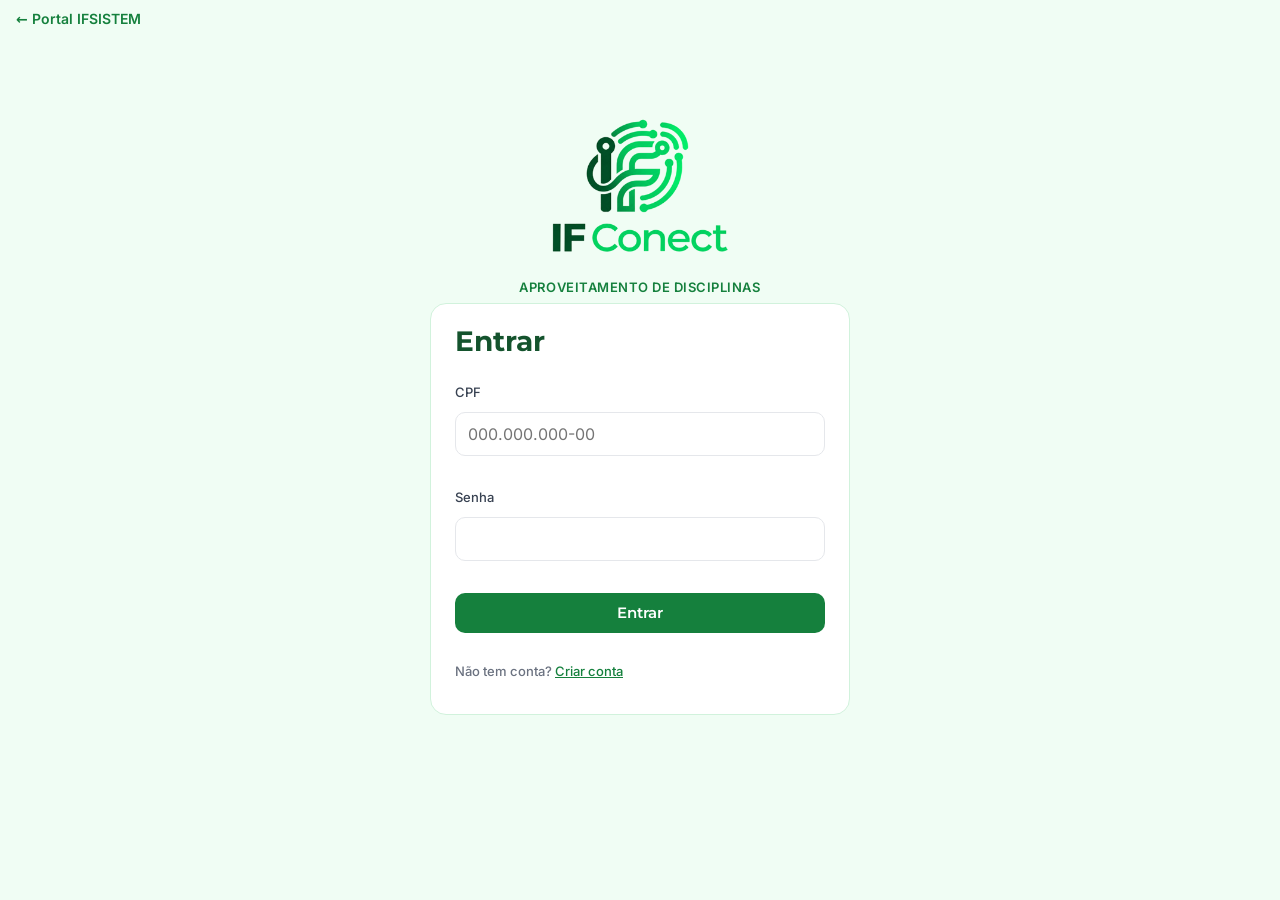
==== src/main/resources/static/aproveitamento.html @ 0dde02f5 "Merge branch 'feature/portal'" ====
<!doctype html>
<html lang="pt-BR">
<head>
    <meta charset="utf-8">
    <meta name="viewport" content="width=device-width, initial-scale=1">
    <title>Aproveitamento de Disciplinas · IF Conect</title>
    <link rel="icon" type="image/png" href="img/favicon.png">
    <link rel="apple-touch-icon" href="img/apple-touch-icon.png">
    <link rel="preload" href="fonts/inter-latin.woff2" as="font" type="font/woff2" crossorigin>
    <link rel="preload" href="fonts/montserrat-latin.woff2" as="font" type="font/woff2" crossorigin>
    <link rel="stylesheet" href="style.css">
</head>
<body class="sem-sessao">
<div class="layout">
    <aside class="lateral" id="lateral">
        <a class="marca" href="#/">
            <span class="selo-logo"><img src="img/logo-simbolo.png" alt="" width="32" height="32"></span>
            <span>IF <span>Conect</span></span>
        </a>
<a class="voltar-portal" href="/">← Portal IFSISTEM</a>
        <p class="area" id="area-usuario"></p>
        <nav class="menu" id="menu"></nav>
        <div class="ajuda">
            <strong>Aproveitamento de disciplinas</strong>
            <span>Acompanhe suas solicitações em um só lugar.</span>
        </div>
        <div class="usuario">
            <span class="avatar" id="usuario-iniciais"></span>
            <div class="usuario-info">
                <strong id="usuario-nome"></strong>
                <small id="usuario-papel"></small>
            </div>
            <button type="button" class="btn-icone" id="btn-sair" title="Sair" aria-label="Sair">
                <svg viewBox="0 0 24 24" width="20" height="20" fill="none" stroke="currentColor" stroke-width="2" stroke-linecap="round" stroke-linejoin="round"><path d="M9 21H5a2 2 0 0 1-2-2V5a2 2 0 0 1 2-2h4"/><path d="M16 17l5-5-5-5"/><path d="M21 12H9"/></svg>
            </button>
        </div>
    </aside>

    <div class="principal">
        <header class="barra-topo">
            <h1 id="titulo-pagina">Aproveitamento de Disciplinas</h1>
            <span class="hoje" id="hoje"></span>
        </header>

        <div id="aviso" class="aviso" role="alert" hidden></div>

        <main id="app" class="conteudo"></main>

        <footer class="rodape">
            <span>Sessão protegida por login</span>
            <span>IF Conect · Aproveitamento de Disciplinas</span>
        </footer>
    </div>
</div>

<script src="app.js"></script>
<script src="js/aluno.js"></script>
<script src="js/secretaria.js"></script>
<script src="js/professor.js"></script>
<script src="js/inicio.js"></script>
</body>
</html>
---- src/main/resources/static/style.css ----
/* Segue o Guia visual do IF Conect: paleta, tipografia (Montserrat + Inter) e layout com menu lateral. */

/* Fontes locais (fonts/, licenca SIL OFL 1.1), subconjunto latin, que cobre o portugues. Sao fontes
 * variaveis: um arquivo atende todos os pesos usados. */
@font-face {
    font-family: "Inter";
    font-style: normal;
    font-weight: 400 600;
    font-display: swap;
    src: url("fonts/inter-latin.woff2") format("woff2");
}
@font-face {
    font-family: "Montserrat";
    font-style: normal;
    font-weight: 600 800;
    font-display: swap;
    src: url("fonts/montserrat-latin.woff2") format("woff2");
}

:root {
    /* Marca */
    --verde-floresta: #14532D;  /* menu lateral, cabecalhos e titulos */
    --verde-vivo: #22C55E;      /* icones, graficos e selos (sem texto branco sobre ele) */
    --verde-acao: #15803D;      /* botoes primarios e links */
    --verde-hover: #166534;     /* hover e foco */
    --menta: #DCFCE7;           /* cards em destaque, linha selecionada */
    --fundo: #F0FDF4;           /* fundo das telas */

    /* Neutras */
    --texto: #1F2937;
    --texto-sec: #6B7280;
    --borda: #E5E7EB;
    --borda-verde: #D1F2DC;
    --superficie: #FFFFFF;

    /* Semanticas */
    --info: #0EA5E9;    --info-fundo: #E0F2FE;    --info-texto: #075985;
    --atencao: #F59E0B; --atencao-fundo: #FEF3C7; --atencao-texto: #92400E;
    --erro: #DC2626;    --erro-fundo: #FEE2E2;    --erro-texto: #991B1B;
    --sucesso: #22C55E;

    --fonte-titulo: "Montserrat", system-ui, -apple-system, "Segoe UI", sans-serif;
    --fonte-texto: "Inter", system-ui, -apple-system, "Segoe UI", Roboto, sans-serif;
    --raio: 16px;
    --raio-peq: 10px;
}

* { box-sizing: border-box; }
[hidden] { display: none !important; }

body {
    margin: 0;
    font-family: var(--fonte-texto);
    font-size: 16px;
    line-height: 1.5;
    color: var(--texto);
    background: var(--fundo);
}

h1, h2, h3 { font-family: var(--fonte-titulo); color: var(--verde-floresta); line-height: 1.25; margin: 0 0 .5rem; }
h1 { font-size: 24px; font-weight: 700; }
h2 { font-size: 24px; font-weight: 600; }
h3 { font-size: 18px; font-weight: 600; }
a { color: var(--verde-acao); }

.muted { color: var(--texto-sec); }
.pequeno { font-size: 13px; font-weight: 500; }
.sobretitulo { font-family: var(--fonte-texto); font-size: 13px; font-weight: 600; letter-spacing: .04em; text-transform: uppercase; color: var(--verde-acao); margin: 0 0 .35rem; }

/* ---------- Layout: menu lateral + area principal ---------- */
.layout { display: flex; min-height: 100vh; }

.lateral {
    width: 256px; flex-shrink: 0;
    position: sticky; top: 0; height: 100vh;
    display: flex; flex-direction: column;
    padding: 1.5rem 1rem 1rem;
    background: var(--verde-floresta); color: #fff;
}
.marca {
    display: flex; align-items: center; gap: .65rem; padding: 0 .5rem;
    font-family: var(--fonte-titulo); font-weight: 800; font-size: 24px; color: #fff; text-decoration: none;
}
.marca span span { color: var(--verde-vivo); }
/* O simbolo tem verde escuro que some no menu: fica num selo branco, como no guia. */
.selo-logo { display: grid; place-items: center; width: 42px; height: 42px; flex-shrink: 0; border-radius: 12px; background: #fff; }
.selo-logo img { display: block; width: 32px; height: 32px; }
.logo-completa { display: block; width: 180px; height: auto; margin: 0 auto 1.5rem; }
.area { margin: 2rem .5rem .6rem; font-size: 12px; font-weight: 600; letter-spacing: .08em; text-transform: uppercase; color: rgba(255,255,255,.7); }

.menu { display: flex; flex-direction: column; gap: .25rem; }
.menu a {
    display: flex; align-items: center; gap: .75rem;
    padding: .65rem .75rem; border-radius: var(--raio-peq);
    color: #fff; text-decoration: none; font-weight: 500;
}
.menu a:hover { background: rgba(255,255,255,.08); }
.menu a.ativo { background: var(--verde-vivo); color: var(--verde-floresta); font-weight: 600; }
.menu a.ativo::after { content: ""; margin-left: auto; width: 6px; height: 6px; border-radius: 50%; background: var(--verde-floresta); }
.menu svg { flex-shrink: 0; }

.ajuda {
    margin-top: auto; padding: 1rem; border-radius: 12px;
    background: rgba(255,255,255,.08); font-size: 13px;
}
.ajuda strong { display: block; font-size: 14px; margin-bottom: .2rem; }
.ajuda span { color: rgba(255,255,255,.75); }

.usuario {
    display: flex; align-items: center; gap: .75rem;
    margin-top: 1rem; padding-top: 1rem; border-top: 1px solid rgba(255,255,255,.15);
}
.avatar {
    width: 40px; height: 40px; flex-shrink: 0; border-radius: 50%;
    display: grid; place-items: center;
    background: var(--menta); color: var(--verde-floresta);
    font-family: var(--fonte-titulo); font-weight: 700; font-size: 14px;
}
.usuario-info { min-width: 0; flex: 1; }
.usuario-info strong { display: block; font-size: 14px; white-space: nowrap; overflow: hidden; text-overflow: ellipsis; }
.usuario-info small { color: rgba(255,255,255,.7); font-size: 12px; }
.btn-icone { background: none; border: 0; color: #fff; cursor: pointer; padding: .35rem; border-radius: 8px; display: grid; place-items: center; }
.btn-icone:hover { background: rgba(255,255,255,.12); }

.principal { flex: 1; min-width: 0; display: flex; flex-direction: column; }
.barra-topo {
    display: flex; align-items: center; justify-content: space-between; gap: 1rem;
    padding: 1rem 2rem; min-height: 72px;
    background: var(--superficie); border-bottom: 1px solid var(--borda);
}
.barra-topo h1 { margin: 0; }
.hoje { color: var(--texto-sec); font-size: 14px; }

.conteudo { flex: 1; width: 100%; max-width: 1120px; padding: 2rem; }
.rodape {
    display: flex; flex-wrap: wrap; justify-content: space-between; gap: .5rem;
    padding: 1rem 2rem; font-size: 13px; color: var(--texto-sec);
}

/* Sem sessao: so a tela de escolha de usuario, sem menu */
body.sem-sessao .lateral, body.sem-sessao .barra-topo { display: none; }
body.sem-sessao .conteudo { margin: 0 auto; }

/* Celular: o menu lateral vira faixa no topo */
@media (max-width: 860px) {
    .layout { flex-direction: column; }
    .lateral { width: 100%; height: auto; position: static; padding: 1rem; display: grid; grid-template-columns: 1fr auto; gap: .75rem; align-items: center; }
    .area, .ajuda { display: none; }
    .menu { grid-column: 1 / -1; flex-direction: row; flex-wrap: wrap; }
    .menu a { padding: .45rem .75rem; }
    .usuario { grid-column: 2; grid-row: 1; margin: 0; padding: 0; border: 0; }
    .usuario-info { display: none; }
    .barra-topo { padding: .75rem 1rem; min-height: 0; }
    .barra-topo h1 { font-size: 20px; }
    .hoje { display: none; }
    .conteudo { padding: 1rem; }
    .rodape { padding: 1rem; }
}

/* ---------- Avisos ---------- */
.aviso {
    margin: 1.25rem 2rem 0; max-width: 1056px; padding: .75rem 1rem;
    border-radius: var(--raio-peq); border: 1px solid #FCA5A5; border-left: 4px solid var(--erro);
    background: var(--erro-fundo); color: var(--erro-texto); font-weight: 500;
    display: flex; justify-content: space-between; gap: 1rem; align-items: start;
}
.aviso.ok { border-color: var(--borda-verde); border-left-color: var(--verde-acao); background: var(--menta); color: var(--verde-hover); }
.aviso button { background: none; border: 0; font-size: 1.2rem; line-height: 1; cursor: pointer; color: inherit; }
@media (max-width: 860px) { .aviso { margin: 1rem 1rem 0; } }

/* ---------- Cards ---------- */
.card {
    background: var(--superficie); border: 1px solid var(--borda-verde);
    border-radius: var(--raio); padding: 1.25rem 1.5rem; margin-bottom: 1.25rem;
}
.card-tabela { padding: 0; overflow: hidden; }
.card-tabela .card-cab { padding: 1.1rem 1.5rem; }
.card-cab { display: flex; flex-wrap: wrap; align-items: center; justify-content: space-between; gap: .75rem; margin-bottom: .75rem; }
.card-cab h3 { margin: 0; display: flex; align-items: center; gap: .6rem; }
.card-tabela .card-cab { margin: 0; }
.destaque { background: var(--menta); border-color: #BBF7D0; }

.boas-vindas {
    position: relative; overflow: hidden;
    background: var(--menta); border: 1px solid #BBF7D0; border-radius: var(--raio);
    padding: 1.5rem 2rem; margin-bottom: 1.25rem;
}
.boas-vindas h2 { font-size: 32px; font-weight: 700; margin-bottom: .25rem; }
.boas-vindas p { margin: 0; color: #374151; }
.boas-vindas .acoes { margin-top: 1rem; }
@media (max-width: 600px) { .boas-vindas { padding: 1.25rem; } .boas-vindas h2 { font-size: 24px; } }

.numeros { display: grid; grid-template-columns: repeat(3, 1fr); gap: 1.25rem; margin-bottom: 1.25rem; }
.numero { background: var(--superficie); border: 1px solid var(--borda-verde); border-radius: var(--raio); padding: 1.1rem 1.5rem; }
.numero span { display: block; font-size: 14px; color: var(--texto-sec); }
.numero strong { font-family: var(--fonte-titulo); font-size: 32px; font-weight: 700; color: var(--verde-floresta); }
.numero.alerta { border-left: 4px solid var(--atencao); }
.numero.realce { background: var(--menta); border-color: #BBF7D0; }
@media (max-width: 700px) {
    .numeros { gap: .5rem; }
    .numero { padding: .75rem; }
    .numero span { font-size: 12px; line-height: 1.3; }
    .numero strong { font-size: 24px; }
}

.grade { display: grid; grid-template-columns: 3fr 2fr; gap: 1.25rem; align-items: start; }
.grade > .card { margin-bottom: 0; }
@media (max-width: 960px) { .grade { grid-template-columns: 1fr; } }

.cabecalho-detalhe { display: flex; flex-wrap: wrap; gap: 1rem; align-items: start; justify-content: space-between; }
.cabecalho-detalhe h2 { margin-bottom: .15rem; }
.voltar { display: inline-flex; align-items: center; gap: .35rem; font-weight: 600; font-size: 14px; text-decoration: none; margin-bottom: 1rem; }
.voltar:hover { text-decoration: underline; }

dl.dados { display: grid; grid-template-columns: max-content 1fr; gap: .4rem 1.25rem; margin: 0; }
dl.dados dt { color: var(--texto-sec); font-size: 14px; }
dl.dados dd { margin: 0; font-weight: 500; }

.contador { display: inline-block; padding: .1rem .55rem; border-radius: 999px; background: var(--menta); color: var(--verde-hover); font-family: var(--fonte-texto); font-size: 12px; font-weight: 600; }

/* ---------- Login ---------- */
.login { max-width: 420px; margin: 3rem auto; text-align: center; }
.login h1 { font-size: 28px; margin-top: 0; }
.login .card { text-align: left; display: flex; flex-direction: column; gap: 1rem; }
.login .campo { display: flex; flex-direction: column; gap: .3rem; }
.login [hidden] { display: none; }
.login .btn { width: 100%; justify-content: center; }

/* ---------- Tabelas ---------- */
.tabela-wrap { overflow-x: auto; }
table { width: 100%; border-collapse: collapse; }
th, td { text-align: left; padding: .8rem 1.5rem; border-bottom: 1px solid var(--borda); }
th { font-size: 13px; font-weight: 500; color: var(--texto-sec); background: var(--fundo); border-top: 1px solid var(--borda); }
.card:not(.card-tabela) th, .card:not(.card-tabela) td { padding: .6rem .75rem; }
tbody tr:last-child td { border-bottom: 0; }
tbody tr.clicavel { cursor: pointer; }
tbody tr.clicavel:hover, tbody tr.clicavel:focus-visible { background: var(--fundo); outline: none; }
td .sub { display: block; font-size: 13px; color: var(--texto-sec); }
td.seta { width: 1%; color: var(--texto-sec); }
.vazio { text-align: center; padding: 2.5rem 1rem; color: var(--texto-sec); }

@media (max-width: 640px) {
    table.responsiva thead { display: none; }
    table.responsiva tr { display: block; border-bottom: 1px solid var(--borda); padding: .6rem 0; }
    table.responsiva td { display: flex; justify-content: space-between; gap: 1rem; border: 0; padding: .25rem 1rem; text-align: right; }
    table.responsiva td::before { content: attr(data-rotulo); color: var(--texto-sec); font-size: 13px; font-weight: 500; text-align: left; }
    table.responsiva td.seta { display: none; }
}

/* ---------- Selos de status ---------- */
.status {
    display: inline-block; padding: .2rem .7rem; border-radius: 999px;
    font-size: 13px; font-weight: 600; white-space: nowrap;
    background: #F3F4F6; color: #374151;
}
.status.st-ENVIADA, .status.st-CONFERENCIA, .status.st-PRE_DIAGNOSTICO, .status.st-ANALISE, .status.st-DECISAO { background: var(--info-fundo); color: var(--info-texto); }
.status.st-PENDENTE { background: var(--atencao-fundo); color: var(--atencao-texto); }
.status.st-DEFERIDA { background: var(--menta); color: var(--verde-hover); }
.status.st-INDEFERIDA { background: var(--erro-fundo); color: var(--erro-texto); }
.status.st-REGISTRADA { background: var(--verde-acao); color: #fff; }

/* ---------- Historico ---------- */
.linha-tempo { list-style: none; margin: 0; padding: 0 0 0 1rem; border-left: 2px solid var(--menta); }
.linha-tempo li { position: relative; padding: 0 0 1rem .9rem; }
.linha-tempo li:last-child { padding-bottom: 0; }
.linha-tempo li::before {
    content: ""; position: absolute; left: -1.43rem; top: .3rem;
    width: 12px; height: 12px; border-radius: 50%; background: var(--verde-acao); border: 2px solid #fff;
}
.linha-tempo li:last-child::before { background: var(--verde-vivo); }
.linha-tempo .obs { font-style: italic; color: #374151; font-size: 14px; margin-top: .2rem; }

/* ---------- Anexos ---------- */
.anexos { list-style: none; margin: 0 0 1rem; padding: 0; }
.anexos li { display: flex; flex-wrap: wrap; justify-content: space-between; align-items: center; gap: .5rem; padding: .7rem 0; border-bottom: 1px solid var(--borda); }
.anexos li:last-child { border-bottom: 0; }
.anexo-nome { display: flex; align-items: center; gap: .6rem; font-weight: 500; }
.anexo-nome svg { color: var(--verde-acao); flex-shrink: 0; }
.acoes-anexo { display: flex; gap: .5rem; }

/* ---------- Parecer da IA ---------- */
.parecer .rec { display: inline-block; font-family: var(--fonte-titulo); font-size: 18px; font-weight: 700; margin: .25rem 0 .75rem; }
.rec-SUGERE_DEFERIR { color: var(--verde-hover); }
.rec-SUGERE_INDEFERIR { color: var(--erro); }
.rec-INCONCLUSIVO { color: var(--atencao-texto); }
.barra { height: 10px; background: var(--superficie); border-radius: 999px; overflow: hidden; margin: .4rem 0 1rem; }
.barra > span { display: block; height: 100%; background: var(--verde-vivo); border-radius: 999px; transition: width .5s; }
.parecer p { max-width: 70ch; }
.carregando::after {
    content: ""; display: inline-block; width: 12px; height: 12px; margin-left: .5rem; vertical-align: middle;
    border: 2px solid var(--verde-acao); border-right-color: transparent; border-radius: 50%; animation: gira .8s linear infinite;
}
@keyframes gira { to { transform: rotate(360deg); } }

/* ---------- Botoes ---------- */
.btn {
    display: inline-flex; align-items: center; justify-content: center; gap: .4rem; cursor: pointer;
    font-family: var(--fonte-titulo); font-weight: 600; font-size: 15px; text-decoration: none;
    padding: .6rem 1.2rem; border-radius: var(--raio-peq); border: 1px solid transparent;
    background: var(--verde-acao); color: #fff;
}
.btn:hover, .btn:focus-visible { background: var(--verde-hover); }
.btn:focus-visible { outline: 3px solid #86EFAC; outline-offset: 2px; }
.btn:disabled { opacity: .55; cursor: wait; }
.btn-perigo { background: var(--erro); }
.btn-perigo:hover, .btn-perigo:focus-visible { background: #B91C1C; }
.btn-sec { background: var(--superficie); color: var(--verde-acao); border-color: var(--borda); }
.btn-sec:hover, .btn-sec:focus-visible { background: var(--fundo); border-color: var(--verde-acao); }
.btn-mini { padding: .35rem .8rem; font-size: 13px; border-radius: 8px; }
.link-seta { font-family: var(--fonte-titulo); font-weight: 600; font-size: 14px; text-decoration: none; }
.link-seta:hover { text-decoration: underline; }

.acoes { display: flex; flex-wrap: wrap; gap: .6rem; margin-top: .75rem; }

/* ---------- Formularios ---------- */
label { display: block; font-weight: 500; font-size: 13px; color: #374151; margin-bottom: .3rem; }
label input { margin-top: .3rem; }
input, textarea, select {
    width: 100%; font: inherit; font-size: 16px; padding: .55rem .75rem;
    border: 1px solid var(--borda); border-radius: var(--raio-peq); background: #fff; color: var(--texto);
}
input:focus, textarea:focus, select:focus { outline: 2px solid var(--verde-vivo); outline-offset: 0; border-color: var(--verde-acao); }
input[type=file] { padding: .4rem; font-size: 14px; }
.campo { margin-bottom: 1rem; }
.campos { display: grid; grid-template-columns: 2fr 2fr 1fr auto; gap: .75rem; align-items: end; margin-bottom: .5rem; }
.campos-2 { display: grid; grid-template-columns: 1fr 3fr 1fr; gap: .75rem; }
@media (max-width: 640px) { .campos, .campos-2 { grid-template-columns: 1fr; } }

/* ---------- Telas por perfil ---------- */
.filtros { display: flex; flex-wrap: wrap; gap: .75rem; align-items: end; }
.filtros label { margin: 0; min-width: 190px; }
.filtros select { margin-top: .25rem; padding: .4rem .6rem; font-size: 14px; }
.acoes-linha { display: inline-flex; flex-wrap: wrap; gap: .4rem; }
a.btn-mini { text-decoration: none; }
.campos-curso { display: grid; grid-template-columns: 1fr 3fr; gap: .75rem; }
.campos-disc { display: grid; grid-template-columns: 1fr 3fr 1fr; gap: .75rem; }
@media (max-width: 640px) { .campos-curso, .campos-disc { grid-template-columns: 1fr; } }
textarea { resize: vertical; line-height: 1.5; }
fieldset.linha-disc { border: 1px solid var(--borda); border-radius: var(--raio-peq); padding: .75rem; margin: 0 0 .75rem; min-width: 0; }
.ementa { white-space: pre-wrap; margin: .4rem 0 0; font-size: 14px; line-height: 1.55; color: #374151; }
.ementa-destino { background: var(--menta); border: 1px solid #BBF7D0; border-radius: var(--raio-peq); padding: .75rem 1rem; margin-bottom: .75rem; }
details.cursada { margin: .4rem 0; padding: .5rem .75rem; border: 1px solid var(--borda); border-radius: var(--raio-peq); }
details.cursada summary { cursor: pointer; font-size: 14px; }
.comparacao { display: grid; grid-template-columns: 1fr 1fr; gap: 1.25rem; align-items: start; }
.ementa-coluna > .sobretitulo { margin: 0 0 .5rem; }
.ementa-bloco { display: flex; flex-direction: column; gap: .1rem; border: 1px solid var(--borda); border-radius: var(--raio-peq); padding: .8rem 1rem; margin-bottom: .75rem; }
.ementa-bloco.destino { background: var(--menta); border-color: #BBF7D0; }
@media (max-width: 800px) { .comparacao { grid-template-columns: 1fr; } }

/* ---------- Verificacao dos anexos ---------- */
.anexos li .anexo-motivo { flex-basis: 100%; margin: 0; }
.anexos li .aviso-anexo { color: var(--erro-texto); font-weight: 600; }
.acoes-anexo { align-items: center; flex-wrap: wrap; }

/* Cor do card do parecer conforme a recomendacao (a barra de similaridade acompanha) */
.parecer-deferir { background: #F0FDF4; border-color: #86EFAC; }
.parecer-deferir .barra > span { background: var(--verde-acao); }
.parecer-indeferir { background: #FDECEC; border-color: #F0A3A5; }
.parecer-indeferir .rec { color: #CD191E; }
.parecer-indeferir .barra > span { background: #CD191E; }
.parecer-inconclusivo { background: #FEF9E1; border-color: #F5D565; }
.parecer-inconclusivo .barra > span { background: var(--atencao); }
.rodape-modelo { font-size: 11px; margin: .5rem 0 0; }

/* Portal IFSISTEM (publico) */
.portal-topo { background: #2F9E41; border-bottom: 5px solid #CD191E; padding: 1.25rem 1.5rem; }
.portal-topo h1 { color: #fff; margin: 0; font-size: 1.5rem; }
.portal-topo h1 span { font-weight: 600; opacity: .9; }
.portal-conteudo { max-width: 1000px; margin: 0 auto; padding: 1.5rem; }
.portal-intro { color: var(--texto-sec); margin: 0 0 1rem; }
.portal-grade { display: grid; grid-template-columns: repeat(auto-fill, minmax(230px, 1fr)); gap: 1rem; }
.modulo { background: var(--superficie); border: 1px solid var(--borda); border-top: 4px solid #2F9E41; border-radius: var(--raio); padding: 1.25rem; display: flex; flex-direction: column; gap: .5rem; }
.modulo h2 { font-size: 1.05rem; margin: 0; }
.modulo p { margin: 0 0 .5rem; flex: 1; }
.modulo-icone { font-size: 2rem; line-height: 1; }
.modulo .btn { text-align: center; text-decoration: none; }
.modulo.inativo { filter: grayscale(1); opacity: .65; border-top-color: #9CA3AF; }
.selo-breve { align-self: flex-start; background: #CD191E; color: #fff; font-size: 12px; font-weight: 600; padding: .2rem .6rem; border-radius: 999px; }
.voltar-portal { display: block; font-size: 14px; font-weight: 600; color: var(--verde-acao); text-decoration: none; padding: .5rem 1rem; }
.lateral .voltar-portal { color: #fff; opacity: .85; padding: .5rem 0; }
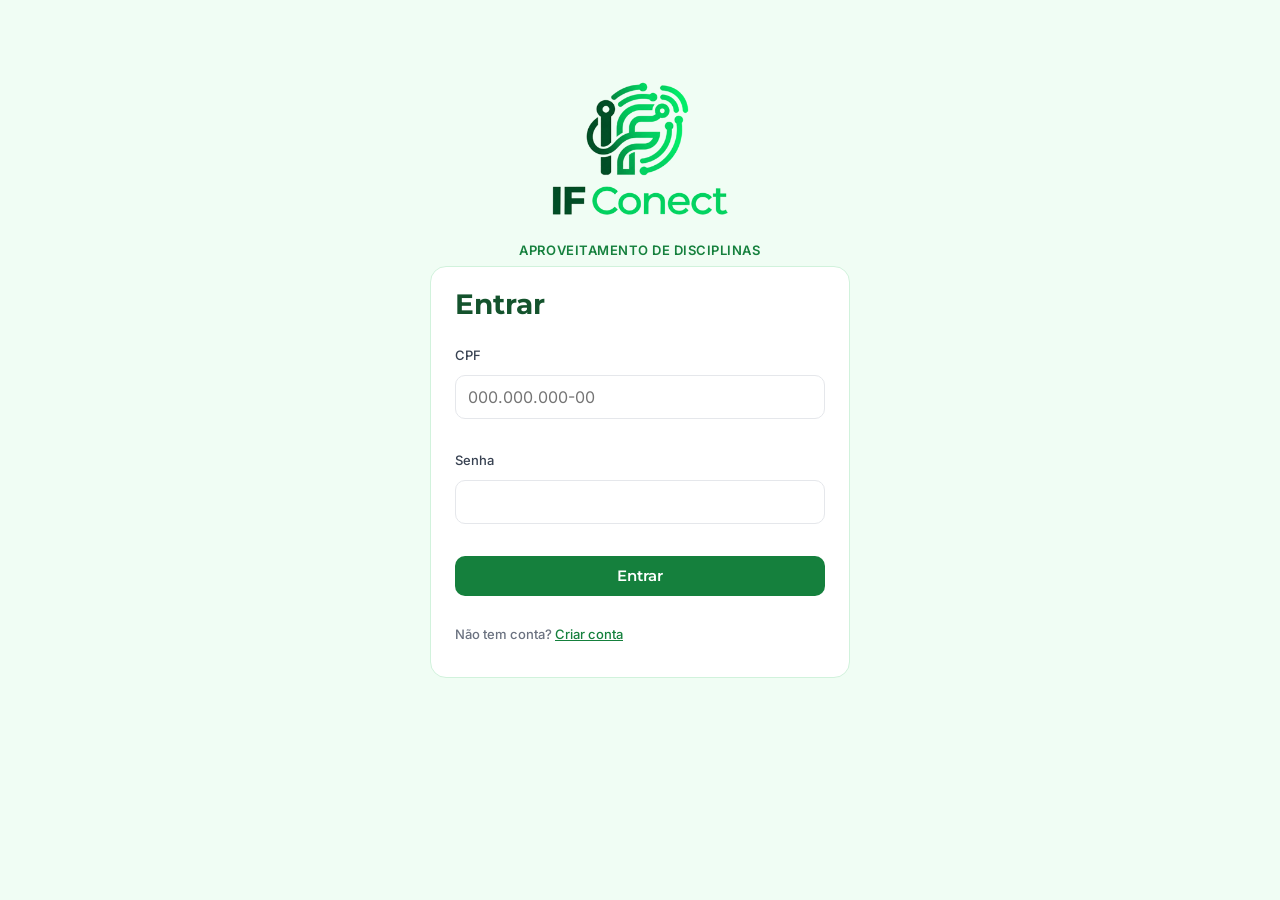
==== commit 3c888990: "Merge branch 'refactor/portal-externo'" ====
--- a/src/main/resources/static/aproveitamento.html
+++ b/src/main/resources/static/aproveitamento.html
@@ -17,7 +17,7 @@
             <span class="selo-logo"><img src="img/logo-simbolo.png" alt="" width="32" height="32"></span>
             <span>IF <span>Conect</span></span>
         </a>
-<a class="voltar-portal" href="/">← Portal IFSISTEM</a>
+<a class="voltar-portal" href="#" hidden>← Portal IFSISTEM</a>
         <p class="area" id="area-usuario"></p>
         <nav class="menu" id="menu"></nav>
         <div class="ajuda">
@@ -53,6 +53,8 @@
     </div>
 </div>
 
+<script src="js/portal-link.js"></script>
+<script src="js/ui-modal.js"></script>
 <script src="app.js"></script>
 <script src="js/aluno.js"></script>
 <script src="js/secretaria.js"></script>
--- a/src/main/resources/static/style.css
+++ b/src/main/resources/static/style.css
@@ -362,19 +362,26 @@
 .parecer-inconclusivo .barra > span { background: var(--atencao); }
 .rodape-modelo { font-size: 11px; margin: .5rem 0 0; }
 
-/* Portal IFSISTEM (publico) */
-.portal-topo { background: #2F9E41; border-bottom: 5px solid #CD191E; padding: 1.25rem 1.5rem; }
-.portal-topo h1 { color: #fff; margin: 0; font-size: 1.5rem; }
-.portal-topo h1 span { font-weight: 600; opacity: .9; }
-.portal-conteudo { max-width: 1000px; margin: 0 auto; padding: 1.5rem; }
-.portal-intro { color: var(--texto-sec); margin: 0 0 1rem; }
-.portal-grade { display: grid; grid-template-columns: repeat(auto-fill, minmax(230px, 1fr)); gap: 1rem; }
-.modulo { background: var(--superficie); border: 1px solid var(--borda); border-top: 4px solid #2F9E41; border-radius: var(--raio); padding: 1.25rem; display: flex; flex-direction: column; gap: .5rem; }
-.modulo h2 { font-size: 1.05rem; margin: 0; }
-.modulo p { margin: 0 0 .5rem; flex: 1; }
-.modulo-icone { font-size: 2rem; line-height: 1; }
-.modulo .btn { text-align: center; text-decoration: none; }
-.modulo.inativo { filter: grayscale(1); opacity: .65; border-top-color: #9CA3AF; }
-.selo-breve { align-self: flex-start; background: #CD191E; color: #fff; font-size: 12px; font-weight: 600; padding: .2rem .6rem; border-radius: 999px; }
+.voltar-portal[hidden] { display: none; }
 .voltar-portal { display: block; font-size: 14px; font-weight: 600; color: var(--verde-acao); text-decoration: none; padding: .5rem 1rem; }
 .lateral .voltar-portal { color: #fff; opacity: .85; padding: .5rem 0; }
+
+/* ---------- Modal ---------- */
+.modal-fundo { position: fixed; inset: 0; background: rgba(15, 23, 20, .55); display: flex; align-items: center; justify-content: center; padding: 1rem; z-index: 1000; }
+.modal { background: #fff; border-radius: 14px; box-shadow: 0 20px 50px rgba(0, 0, 0, .3); width: 100%; max-width: 480px; padding: 1.5rem; }
+.modal h2 { margin: 0 0 .5rem; font-size: 1.25rem; }
+.modal-msg { margin: 0 0 1rem; color: #374151; }
+.modal-rotulo { display: block; font-weight: 600; margin: .5rem 0 .35rem; }
+.modal textarea { width: 100%; box-sizing: border-box; resize: vertical; font: inherit; padding: .6rem .75rem; border: 1px solid #cbd5e1; border-radius: 8px; }
+.modal textarea:focus { outline: 2px solid var(--verde-acao); outline-offset: 1px; }
+.modal-rodape-campo { display: flex; justify-content: space-between; gap: .5rem; min-height: 1.2rem; font-size: 13px; margin-top: .25rem; }
+.modal-erro { color: #b91c1c; }
+.modal-contador { margin-left: auto; color: #6b7280; }
+.modal-acoes { display: flex; justify-content: flex-end; gap: .6rem; margin-top: 1.25rem; }
+.modal .btn { cursor: pointer; border-radius: 8px; padding: .55rem 1.1rem; font: inherit; font-weight: 600; border: 1px solid transparent; }
+.modal .btn-secundario { background: #fff; color: #374151; border-color: #cbd5e1; }
+.modal .btn-primario { background: var(--verde-acao); color: #fff; }
+.modal .btn-primario:hover { background: var(--verde-hover); }
+.modal .btn-perigo-cheio { background: #b91c1c; color: #fff; }
+.modal .btn-perigo-cheio:hover { background: #991b1b; }
+.modal .btn:disabled { opacity: .5; cursor: not-allowed; }
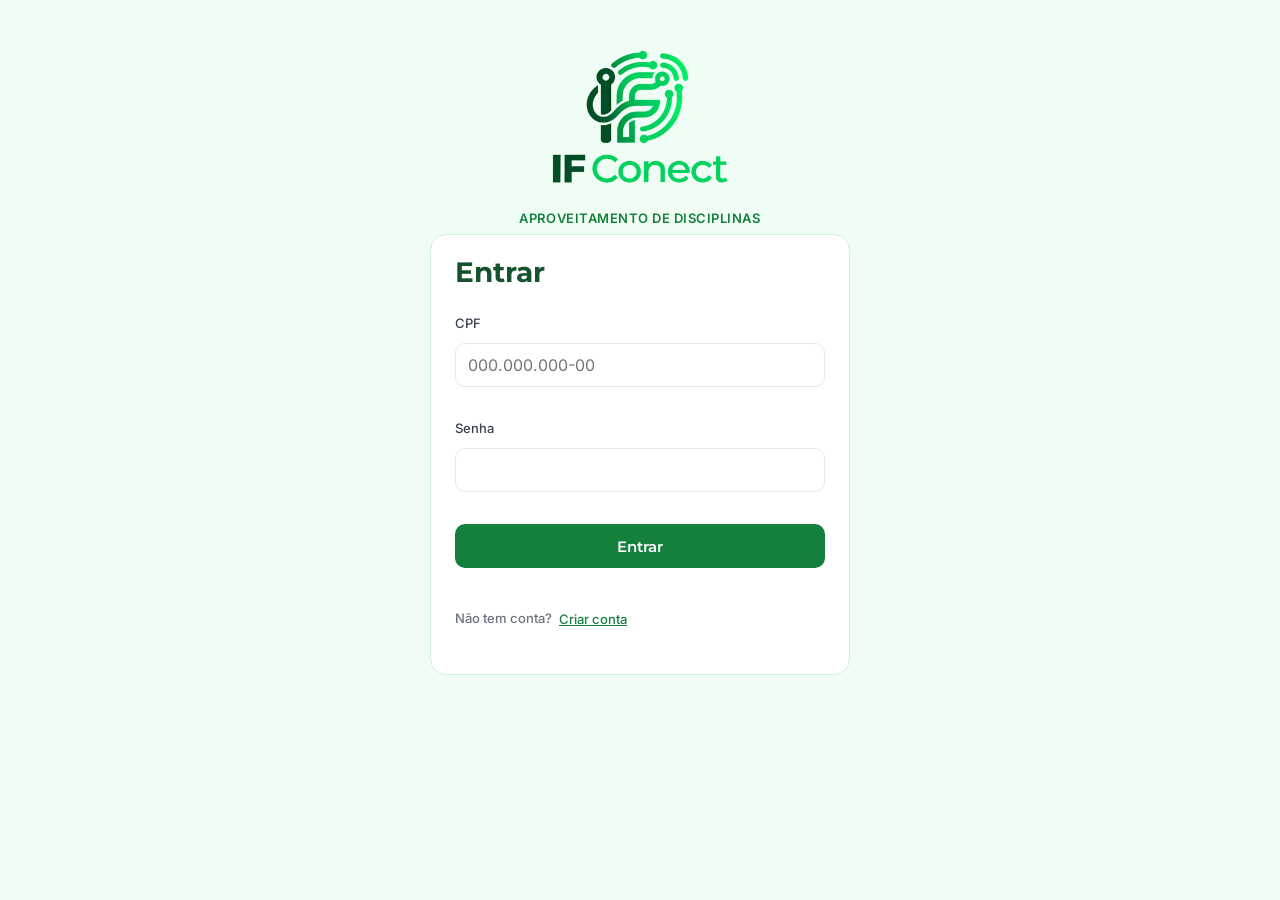
==== commit 942bea2e: "Merge branch 'feature/responsivo'" ====
--- a/src/main/resources/static/aproveitamento.html
+++ b/src/main/resources/static/aproveitamento.html
@@ -12,6 +12,7 @@
 </head>
 <body class="sem-sessao">
 <div class="layout">
+    <div class="overlay" id="overlay" hidden></div>
     <aside class="lateral" id="lateral">
         <a class="marca" href="#/">
             <span class="selo-logo"><img src="img/logo-simbolo.png" alt="" width="32" height="32"></span>
@@ -38,8 +39,12 @@
 
     <div class="principal">
         <header class="barra-topo">
+            <a class="topo-logo" href="#/" aria-label="IF Conect, início"><img src="img/logo-simbolo.png" alt="" width="36" height="36"></a>
             <h1 id="titulo-pagina">Aproveitamento de Disciplinas</h1>
             <span class="hoje" id="hoje"></span>
+            <button type="button" class="btn-menu" id="btn-menu" aria-label="Abrir menu" aria-controls="lateral" aria-expanded="false">
+                <svg viewBox="0 0 24 24" width="24" height="24" fill="none" stroke="currentColor" stroke-width="2" stroke-linecap="round" aria-hidden="true"><path d="M4 6h16M4 12h16M4 18h16"/></svg>
+            </button>
         </header>
 
         <div id="aviso" class="aviso" role="alert" hidden></div>
@@ -55,6 +60,7 @@
 
 <script src="js/portal-link.js"></script>
 <script src="js/ui-modal.js"></script>
+<script src="js/menu-gaveta.js"></script>
 <script src="app.js"></script>
 <script src="js/aluno.js"></script>
 <script src="js/secretaria.js"></script>
--- a/src/main/resources/static/style.css
+++ b/src/main/resources/static/style.css
@@ -141,21 +141,6 @@
 body.sem-sessao .lateral, body.sem-sessao .barra-topo { display: none; }
 body.sem-sessao .conteudo { margin: 0 auto; }
 
-/* Celular: o menu lateral vira faixa no topo */
-@media (max-width: 860px) {
-    .layout { flex-direction: column; }
-    .lateral { width: 100%; height: auto; position: static; padding: 1rem; display: grid; grid-template-columns: 1fr auto; gap: .75rem; align-items: center; }
-    .area, .ajuda { display: none; }
-    .menu { grid-column: 1 / -1; flex-direction: row; flex-wrap: wrap; }
-    .menu a { padding: .45rem .75rem; }
-    .usuario { grid-column: 2; grid-row: 1; margin: 0; padding: 0; border: 0; }
-    .usuario-info { display: none; }
-    .barra-topo { padding: .75rem 1rem; min-height: 0; }
-    .barra-topo h1 { font-size: 20px; }
-    .hoje { display: none; }
-    .conteudo { padding: 1rem; }
-    .rodape { padding: 1rem; }
-}
 
 /* ---------- Avisos ---------- */
 .aviso {
@@ -166,7 +151,6 @@
 }
 .aviso.ok { border-color: var(--borda-verde); border-left-color: var(--verde-acao); background: var(--menta); color: var(--verde-hover); }
 .aviso button { background: none; border: 0; font-size: 1.2rem; line-height: 1; cursor: pointer; color: inherit; }
-@media (max-width: 860px) { .aviso { margin: 1rem 1rem 0; } }
 
 /* ---------- Cards ---------- */
 .card {
@@ -190,29 +174,23 @@
 .boas-vindas .acoes { margin-top: 1rem; }
 @media (max-width: 600px) { .boas-vindas { padding: 1.25rem; } .boas-vindas h2 { font-size: 24px; } }
 
-.numeros { display: grid; grid-template-columns: repeat(3, 1fr); gap: 1.25rem; margin-bottom: 1.25rem; }
+.numeros { display: grid; grid-template-columns: minmax(0, 1fr); gap: 1.25rem; margin-bottom: 1.25rem; }
 .numero { background: var(--superficie); border: 1px solid var(--borda-verde); border-radius: var(--raio); padding: 1.1rem 1.5rem; }
 .numero span { display: block; font-size: 14px; color: var(--texto-sec); }
 .numero strong { font-family: var(--fonte-titulo); font-size: 32px; font-weight: 700; color: var(--verde-floresta); }
 .numero.alerta { border-left: 4px solid var(--atencao); }
 .numero.realce { background: var(--menta); border-color: #BBF7D0; }
-@media (max-width: 700px) {
-    .numeros { gap: .5rem; }
-    .numero { padding: .75rem; }
-    .numero span { font-size: 12px; line-height: 1.3; }
-    .numero strong { font-size: 24px; }
-}
-
-.grade { display: grid; grid-template-columns: 3fr 2fr; gap: 1.25rem; align-items: start; }
+
+.grade { display: grid; grid-template-columns: minmax(0, 1fr); gap: 1.25rem; align-items: start; }
 .grade > .card { margin-bottom: 0; }
-@media (max-width: 960px) { .grade { grid-template-columns: 1fr; } }
+
 
 .cabecalho-detalhe { display: flex; flex-wrap: wrap; gap: 1rem; align-items: start; justify-content: space-between; }
 .cabecalho-detalhe h2 { margin-bottom: .15rem; }
 .voltar { display: inline-flex; align-items: center; gap: .35rem; font-weight: 600; font-size: 14px; text-decoration: none; margin-bottom: 1rem; }
 .voltar:hover { text-decoration: underline; }
 
-dl.dados { display: grid; grid-template-columns: max-content 1fr; gap: .4rem 1.25rem; margin: 0; }
+dl.dados { display: grid; grid-template-columns: minmax(0, 1fr); gap: .4rem 1.25rem; margin: 0; }
 dl.dados dt { color: var(--texto-sec); font-size: 14px; }
 dl.dados dd { margin: 0; font-weight: 500; }
 
@@ -239,13 +217,6 @@
 td.seta { width: 1%; color: var(--texto-sec); }
 .vazio { text-align: center; padding: 2.5rem 1rem; color: var(--texto-sec); }
 
-@media (max-width: 640px) {
-    table.responsiva thead { display: none; }
-    table.responsiva tr { display: block; border-bottom: 1px solid var(--borda); padding: .6rem 0; }
-    table.responsiva td { display: flex; justify-content: space-between; gap: 1rem; border: 0; padding: .25rem 1rem; text-align: right; }
-    table.responsiva td::before { content: attr(data-rotulo); color: var(--texto-sec); font-size: 13px; font-weight: 500; text-align: left; }
-    table.responsiva td.seta { display: none; }
-}
 
 /* ---------- Selos de status ---------- */
 .status {
@@ -322,9 +293,8 @@
 input:focus, textarea:focus, select:focus { outline: 2px solid var(--verde-vivo); outline-offset: 0; border-color: var(--verde-acao); }
 input[type=file] { padding: .4rem; font-size: 14px; }
 .campo { margin-bottom: 1rem; }
-.campos { display: grid; grid-template-columns: 2fr 2fr 1fr auto; gap: .75rem; align-items: end; margin-bottom: .5rem; }
-.campos-2 { display: grid; grid-template-columns: 1fr 3fr 1fr; gap: .75rem; }
-@media (max-width: 640px) { .campos, .campos-2 { grid-template-columns: 1fr; } }
+.campos { display: grid; grid-template-columns: minmax(0, 1fr); gap: .75rem; align-items: end; margin-bottom: .5rem; }
+.campos-2 { display: grid; grid-template-columns: minmax(0, 1fr); gap: .75rem; }
 
 /* ---------- Telas por perfil ---------- */
 .filtros { display: flex; flex-wrap: wrap; gap: .75rem; align-items: end; }
@@ -332,20 +302,18 @@
 .filtros select { margin-top: .25rem; padding: .4rem .6rem; font-size: 14px; }
 .acoes-linha { display: inline-flex; flex-wrap: wrap; gap: .4rem; }
 a.btn-mini { text-decoration: none; }
-.campos-curso { display: grid; grid-template-columns: 1fr 3fr; gap: .75rem; }
-.campos-disc { display: grid; grid-template-columns: 1fr 3fr 1fr; gap: .75rem; }
-@media (max-width: 640px) { .campos-curso, .campos-disc { grid-template-columns: 1fr; } }
+.campos-curso { display: grid; grid-template-columns: minmax(0, 1fr); gap: .75rem; }
+.campos-disc { display: grid; grid-template-columns: minmax(0, 1fr); gap: .75rem; }
 textarea { resize: vertical; line-height: 1.5; }
 fieldset.linha-disc { border: 1px solid var(--borda); border-radius: var(--raio-peq); padding: .75rem; margin: 0 0 .75rem; min-width: 0; }
 .ementa { white-space: pre-wrap; margin: .4rem 0 0; font-size: 14px; line-height: 1.55; color: #374151; }
 .ementa-destino { background: var(--menta); border: 1px solid #BBF7D0; border-radius: var(--raio-peq); padding: .75rem 1rem; margin-bottom: .75rem; }
 details.cursada { margin: .4rem 0; padding: .5rem .75rem; border: 1px solid var(--borda); border-radius: var(--raio-peq); }
 details.cursada summary { cursor: pointer; font-size: 14px; }
-.comparacao { display: grid; grid-template-columns: 1fr 1fr; gap: 1.25rem; align-items: start; }
+.comparacao { display: grid; grid-template-columns: minmax(0, 1fr); gap: 1.25rem; align-items: start; }
 .ementa-coluna > .sobretitulo { margin: 0 0 .5rem; }
 .ementa-bloco { display: flex; flex-direction: column; gap: .1rem; border: 1px solid var(--borda); border-radius: var(--raio-peq); padding: .8rem 1rem; margin-bottom: .75rem; }
 .ementa-bloco.destino { background: var(--menta); border-color: #BBF7D0; }
-@media (max-width: 800px) { .comparacao { grid-template-columns: 1fr; } }
 
 /* ---------- Verificacao dos anexos ---------- */
 .anexos li .anexo-motivo { flex-basis: 100%; margin: 0; }
@@ -385,3 +353,191 @@
 .modal .btn-perigo-cheio { background: #b91c1c; color: #fff; }
 .modal .btn-perigo-cheio:hover { background: #991b1b; }
 .modal .btn:disabled { opacity: .5; cursor: not-allowed; }
+
+.selo-nova { display: inline-block; font-size: 12px; font-weight: 700; padding: .1rem .5rem; border-radius: 999px; background: var(--menta); color: var(--verde-hover); margin-right: .4rem; }
+.nota-origem { border: 1px solid var(--borda-verde); border-left: 4px solid var(--verde-acao); background: var(--menta); border-radius: 8px; padding: .8rem 1rem; margin-bottom: 1rem; }
+.nota-origem p { margin: .3rem 0; }
+
+/* =====================================================================================
+ * Responsivo (mobile-first). Pontos de quebra:
+ *   celular  <= 600px   |   tablet  601-1024px   |   desktop  > 1024px
+ * O menu lateral vira gaveta ate 1024px; as tabelas viram cards ate 600px.
+ * ===================================================================================== */
+
+/* Nada passa da largura da tela */
+html { -webkit-text-size-adjust: 100%; }
+img, svg, video { max-width: 100%; }
+.conteudo, .principal, .card, .numero { min-width: 0; }
+h1, h2, h3, strong, dd, .ementa, .anexo-nome, .usuario-info { overflow-wrap: anywhere; }
+
+/* ---------- Menu lateral: gaveta (base) ---------- */
+.lateral {
+    position: fixed; top: 0; left: 0; bottom: 0; z-index: 900;
+    width: min(300px, 86vw); height: 100dvh; overflow-y: auto; overscroll-behavior: contain;
+    transform: translateX(-100%); visibility: hidden;
+    transition: transform .25s ease, visibility 0s linear .25s;
+}
+body.menu-aberto .lateral { transform: none; visibility: visible; transition: transform .25s ease; }
+body.menu-aberto { overflow: hidden; }
+.overlay { position: fixed; inset: 0; z-index: 800; background: rgba(15, 23, 20, .55); }
+.logo-completa { max-width: 100%; height: auto; }
+
+.barra-topo {
+    position: sticky; top: 0; z-index: 700;
+    justify-content: flex-start; gap: .75rem; padding: .5rem 1rem; min-height: 64px;
+}
+.barra-topo h1 { flex: 1; min-width: 0; font-size: 20px; overflow: hidden; text-overflow: ellipsis; white-space: nowrap; }
+.topo-logo { display: grid; place-items: center; width: 44px; height: 44px; flex-shrink: 0; }
+.topo-logo img { display: block; width: 36px; height: 36px; }
+.btn-menu {
+    display: grid; place-items: center; flex-shrink: 0; width: 44px; height: 44px; padding: 0;
+    background: var(--superficie); color: var(--verde-floresta);
+    border: 1px solid var(--borda); border-radius: var(--raio-peq); cursor: pointer;
+}
+.btn-menu:hover, .btn-menu:focus-visible { background: var(--fundo); border-color: var(--verde-acao); }
+.hoje { display: none; }
+
+.conteudo { padding: 1rem; }
+.rodape { padding: 1rem; }
+.aviso { margin: 1rem 1rem 0; max-width: none; }
+.card { padding: 1rem; }
+.card-tabela .card-cab { padding: 1rem; }
+.boas-vindas { padding: 1.25rem; }
+.boas-vindas h2 { font-size: 24px; }
+
+/* ---------- Alvos de toque e formularios ---------- */
+.menu a { min-height: 44px; }
+.btn-icone { min-width: 44px; min-height: 44px; }
+.btn, .btn-mini { min-height: 44px; }
+.btn-mini { min-width: 44px; }
+.marca { min-height: 44px; }+
+.link-seta, .voltar, .voltar-portal { display: inline-flex; align-items: center; min-height: 44px; }
+details.cursada summary { display: flex; align-items: center; min-height: 44px; }
+.login p a { display: inline-flex; align-items: center; min-height: 44px; min-width: 44px; padding: 0 .25rem; }+
+input, select, textarea { min-height: 44px; font-size: 16px; }
+input[type=file] { font-size: 16px; padding: .55rem .6rem; }
+.filtros select { font-size: 16px; padding: .55rem .75rem; margin-top: .25rem; }
+textarea { min-height: 120px; }
+td .btn { white-space: nowrap; }
+
+.filtros { flex-direction: column; align-items: stretch; width: 100%; }
+.filtros label { min-width: 0; width: 100%; }
+.card-cab { align-items: stretch; }
+
+/* ---------- Login ---------- */
+.login { width: 100%; max-width: 420px; margin: 1rem auto; }
+.login .card { width: 100%; }
+
+/* ---------- Detalhe ---------- */
+.anexos li { flex-direction: column; align-items: stretch; }
+.anexo-nome { min-width: 0; }
+.acoes-anexo { flex-direction: column; align-items: stretch; width: 100%; }
+.acoes-anexo .btn { width: 100%; }
+#form-anexo { flex-direction: column; align-items: stretch; }
+#form-anexo input[type=file] { min-width: 0 !important; }
+.acoes .btn { width: 100%; }
+.cabecalho-detalhe { flex-direction: column; align-items: stretch; }
+dl.dados dt { font-size: 13px; margin-top: .4rem; }
+dl.dados dd { margin-bottom: .1rem; }
+.linha-tempo { padding-left: .75rem; }
+
+/* ---------- Modal ---------- */
+.modal-fundo { padding: 12px; align-items: center; }
+.modal { max-height: calc(100dvh - 24px); overflow-y: auto; padding: 1.25rem; }
+.modal textarea { min-height: 140px; font-size: 16px; }
+.modal-acoes { flex-direction: column-reverse; align-items: stretch; }
+.modal .btn { min-height: 44px; width: 100%; }
+
+/* ---------- Tabelas ---------- */
+.tabela-wrap { overflow-x: auto; }
+
+/* Celular: cada linha vira um card (rotulo: valor), acoes em largura total no fim */
+@media (max-width: 600px) {
+    .tabela-wrap { overflow: visible; padding: .75rem; }
+    table.responsiva, table.responsiva tbody, table.responsiva tr, table.responsiva td { display: block; width: auto; }
+    table.responsiva thead { display: none; }
+    table.responsiva tbody tr {
+        background: var(--superficie); border: 1px solid var(--borda-verde); border-radius: var(--raio-peq);
+        padding: .75rem 1rem; margin-bottom: .75rem;
+    }
+    table.responsiva tbody tr:last-child { margin-bottom: 0; }
+    table.responsiva td {
+        display: flex; justify-content: space-between; align-items: baseline; gap: 1rem;
+        padding: .35rem 0; border: 0; text-align: right; min-width: 0;
+    }
+    table.responsiva td::before { content: attr(data-rotulo); flex-shrink: 0; color: var(--texto-sec); font-size: 13px; font-weight: 500; text-align: left; }
+    table.responsiva td.vazio { display: block; padding: 1.5rem 0; text-align: center; }
+    table.responsiva td.vazio::before { content: none; }
+    /* Status em destaque */
+    table.responsiva td[data-rotulo="Status"], table.responsiva td[data-rotulo="Situação"] {
+        align-items: center; margin: .35rem 0; padding: .5rem .75rem; background: var(--fundo); border-radius: 8px;
+    }
+    table.responsiva td .status { font-size: 14px; padding: .25rem .8rem; }
+    /* Acoes: largura total no fim do card */
+    table.responsiva td.celula-acoes { display: block; margin-top: .6rem; padding: .75rem 0 0; border-top: 1px solid var(--borda); text-align: left; }
+    table.responsiva td.celula-acoes::before { content: none; }
+    table.responsiva td.celula-acoes .acoes-linha { display: flex; flex-direction: column; width: 100%; }
+    table.responsiva td.celula-acoes .btn { width: 100%; }
+    table.responsiva td.seta:not(.celula-acoes) { display: none; }
+}
+
+/* ---------- Tablet e acima (>= 601px) ---------- */
+@media (min-width: 601px) {
+    .conteudo { padding: 1.5rem; }
+    .rodape { padding: 1rem 1.5rem; }
+    .aviso { margin: 1.25rem 1.5rem 0; }
+    .card { padding: 1.25rem 1.5rem; }
+    .card-tabela .card-cab { padding: 1.1rem 1.5rem; }
+    .barra-topo { padding: .5rem 1.5rem; }
+    .barra-topo h1 { font-size: 24px; }
+    .boas-vindas { padding: 1.5rem 2rem; }
+    .boas-vindas h2 { font-size: 32px; }
+    .numeros { grid-template-columns: repeat(2, minmax(0, 1fr)); }
+    .filtros { flex-direction: row; align-items: end; width: auto; }
+    .filtros label { width: auto; min-width: 190px; }
+    .card-cab { align-items: center; }
+    .campos-2, .campos-disc { grid-template-columns: 1fr 3fr 1fr; }
+    .campos-curso { grid-template-columns: 1fr 3fr; }
+    .campos { grid-template-columns: 2fr 2fr 1fr auto; }
+    .campos-2.campos-usuario { grid-template-columns: 2fr 1fr 1fr; }
+    .campos-2.campos-usuario-2 { grid-template-columns: 2fr 1fr; }
+    dl.dados { grid-template-columns: max-content minmax(0, 1fr); }
+    dl.dados dt { margin-top: 0; font-size: 14px; }
+    .anexos li { flex-direction: row; align-items: center; }
+    .anexo-nome { flex: 1 1 14rem; }
+    .acoes-anexo { flex-direction: row; align-items: center; width: auto; }
+    .acoes-anexo .btn { width: auto; }
+    #form-anexo { flex-direction: row; align-items: center; }
+    .acoes .btn { width: auto; }
+    .cabecalho-detalhe { flex-direction: row; align-items: start; }
+    .modal-fundo { padding: 1rem; }
+    .modal { padding: 1.5rem; }
+    .modal-acoes { flex-direction: row; justify-content: flex-end; }
+    .modal .btn { width: auto; }
+    th, td { padding: .8rem 1rem; }
+    .card:not(.card-tabela) th, .card:not(.card-tabela) td { padding: .6rem .75rem; }
+}
+
+/* ---------- Desktop (> 1024px): menu lateral fixo, sem hamburguer ---------- */
+@media (min-width: 1025px) {
+    .lateral {
+        position: sticky; top: 0; z-index: auto; width: 256px; height: 100vh;
+        transform: none; visibility: visible; transition: none;
+    }
+    .overlay, .btn-menu, .topo-logo { display: none !important; }
+    body.menu-aberto { overflow: auto; }
+    .barra-topo { position: static; justify-content: space-between; padding: 1rem 2rem; min-height: 72px; }
+    .barra-topo h1 { flex: none; font-size: 24px; white-space: normal; }
+    .hoje { display: inline; }
+    .conteudo { padding: 2rem; }
+    .rodape { padding: 1rem 2rem; }
+    .aviso { margin: 1.25rem 2rem 0; max-width: 1056px; }
+    .numeros { grid-template-columns: repeat(3, minmax(0, 1fr)); }
+    .grade { grid-template-columns: 3fr 2fr; }
+    .comparacao { grid-template-columns: 1fr 1fr; }
+    .card-tabela .card-cab { padding: 1.1rem 1.5rem; }
+    th, td { padding: .8rem 1.5rem; }
+    .card:not(.card-tabela) th, .card:not(.card-tabela) td { padding: .6rem .75rem; }
+}
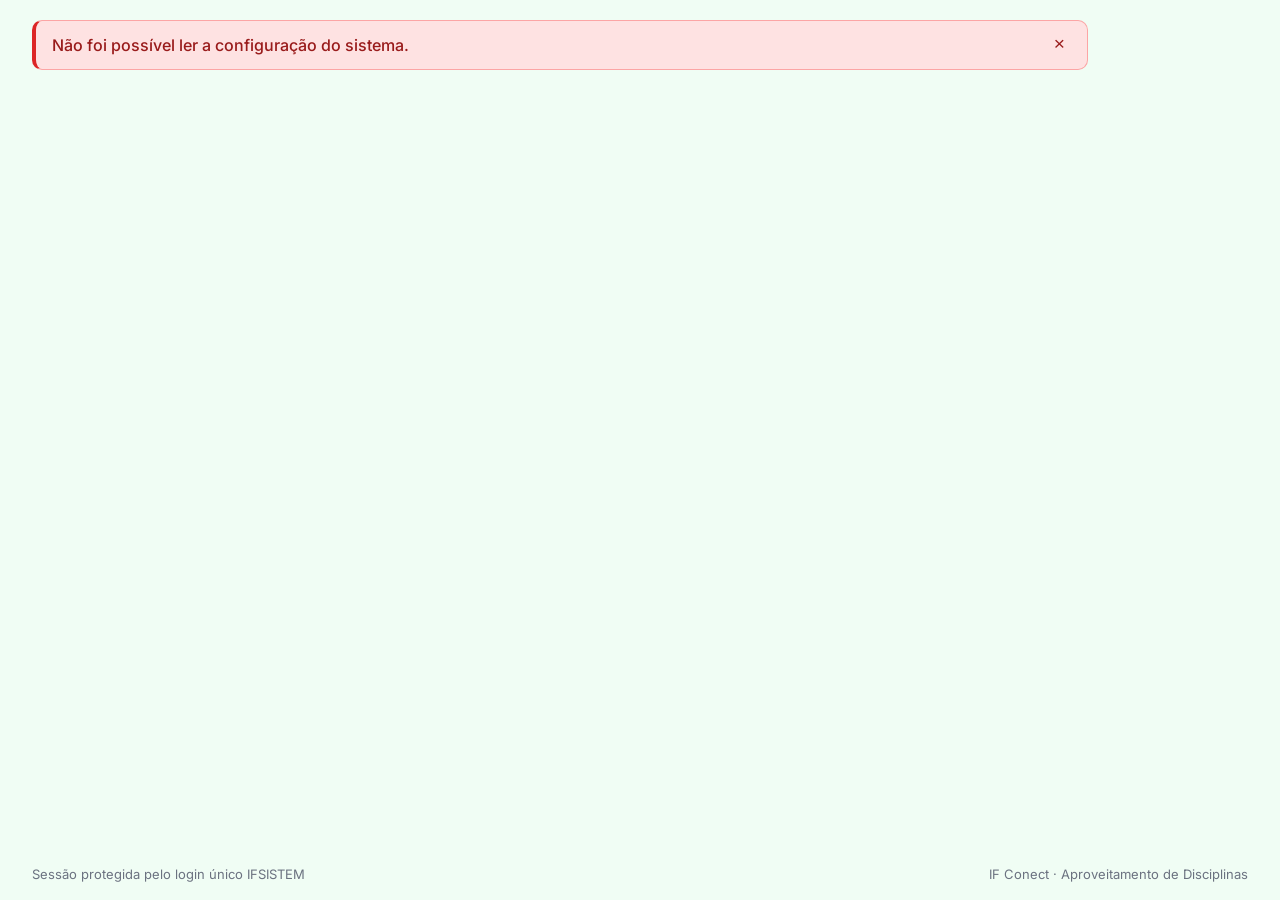
==== commit 9d9594c5: "SCRUM-X feat: front com login unico (IfsistemSSO), callback.html e tela de usuarios removida" ====
--- a/src/main/resources/static/aproveitamento.html
+++ b/src/main/resources/static/aproveitamento.html
@@ -52,13 +52,14 @@
         <main id="app" class="conteudo"></main>
 
         <footer class="rodape">
-            <span>Sessão protegida por login</span>
+            <span>Sessão protegida pelo login único IFSISTEM</span>
             <span>IF Conect · Aproveitamento de Disciplinas</span>
         </footer>
     </div>
 </div>
 
 <script src="js/portal-link.js"></script>
+<script src="js/sso.js"></script>
 <script src="js/ui-modal.js"></script>
 <script src="js/menu-gaveta.js"></script>
 <script src="app.js"></script>
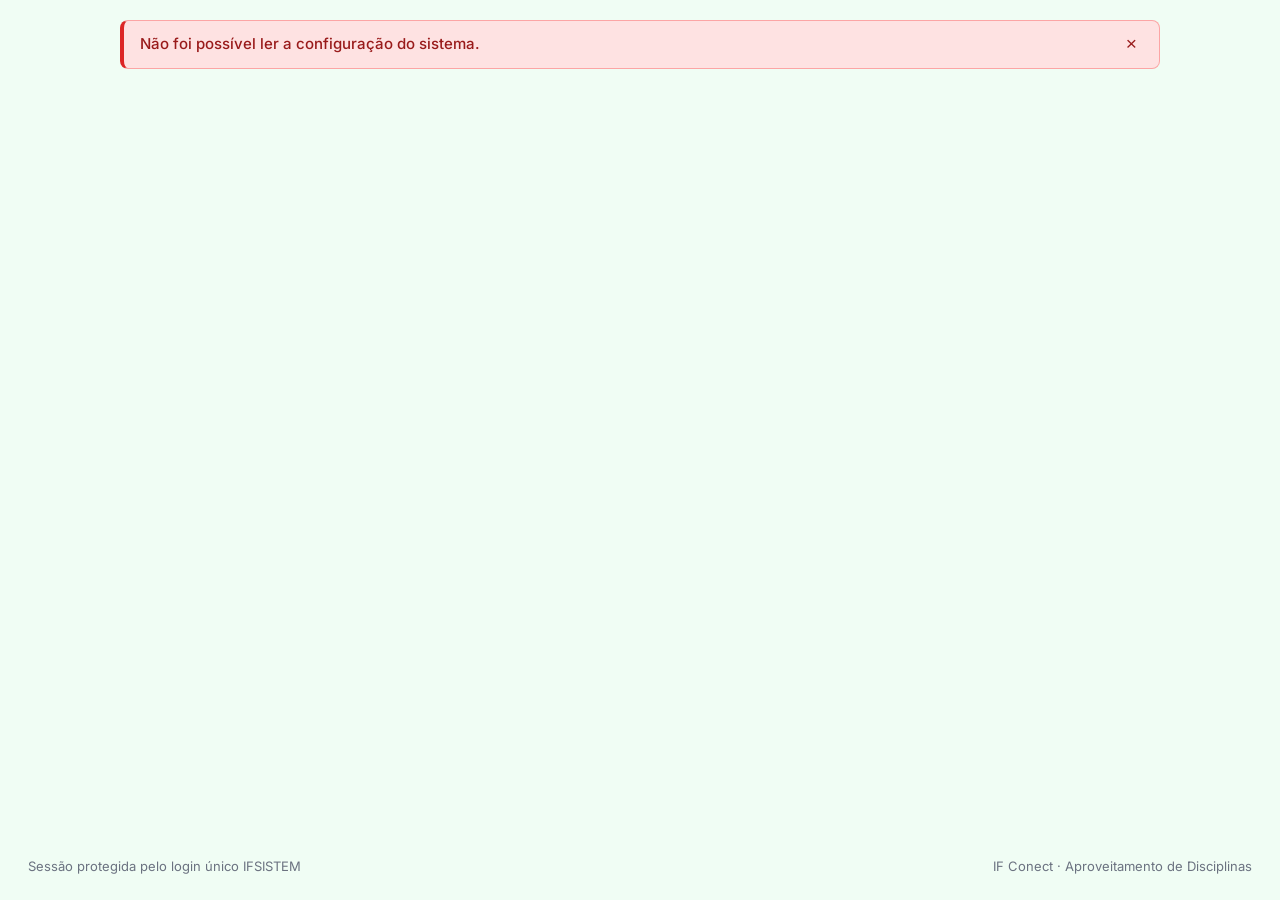
==== commit eb458b56: "SCRUM-X feat: alinhar visual ao padrao do modulo Chaves (menu, hero, cards, filtros em grade, tabela" ====
--- a/src/main/resources/static/aproveitamento.html
+++ b/src/main/resources/static/aproveitamento.html
@@ -18,9 +18,11 @@
             <span class="selo-logo"><img src="img/logo-simbolo.png" alt="" width="32" height="32"></span>
             <span>IF <span>Conect</span></span>
         </a>
-<a class="voltar-portal" href="#" hidden>← Portal IFSISTEM</a>
-        <p class="area" id="area-usuario"></p>
-        <nav class="menu" id="menu"></nav>
+        <a class="voltar-portal" href="#" hidden>
+            <svg viewBox="0 0 24 24" width="18" height="18" fill="none" stroke="currentColor" stroke-width="2" stroke-linecap="round" stroke-linejoin="round" aria-hidden="true"><path d="M3 11.5 12 4l9 7.5"/><path d="M5 10v10h5v-6h4v6h5V10"/></svg>
+            <span>Voltar ao portal</span>
+        </a>
+        <div id="menus"></div>
         <div class="ajuda">
             <strong>Aproveitamento de disciplinas</strong>
             <span>Acompanhe suas solicitações em um só lugar.</span>
@@ -31,16 +33,14 @@
                 <strong id="usuario-nome"></strong>
                 <small id="usuario-papel"></small>
             </div>
-            <button type="button" class="btn-icone" id="btn-sair" title="Sair" aria-label="Sair">
-                <svg viewBox="0 0 24 24" width="20" height="20" fill="none" stroke="currentColor" stroke-width="2" stroke-linecap="round" stroke-linejoin="round"><path d="M9 21H5a2 2 0 0 1-2-2V5a2 2 0 0 1 2-2h4"/><path d="M16 17l5-5-5-5"/><path d="M21 12H9"/></svg>
-            </button>
+            <button type="button" class="sair-conta" id="btn-sair">Sair da conta</button>
         </div>
     </aside>
 
     <div class="principal">
         <header class="barra-topo">
             <a class="topo-logo" href="#/" aria-label="IF Conect, início"><img src="img/logo-simbolo.png" alt="" width="36" height="36"></a>
-            <h1 id="titulo-pagina">Aproveitamento de Disciplinas</h1>
+            <span class="topo-modulo">Aproveitamento de Disciplinas</span>
             <span class="hoje" id="hoje"></span>
             <button type="button" class="btn-menu" id="btn-menu" aria-label="Abrir menu" aria-controls="lateral" aria-expanded="false">
                 <svg viewBox="0 0 24 24" width="24" height="24" fill="none" stroke="currentColor" stroke-width="2" stroke-linecap="round" aria-hidden="true"><path d="M4 6h16M4 12h16M4 18h16"/></svg>
@@ -65,6 +65,7 @@
 <script src="app.js"></script>
 <script src="js/aluno.js"></script>
 <script src="js/secretaria.js"></script>
+<script src="js/usuarios.js"></script>
 <script src="js/professor.js"></script>
 <script src="js/inicio.js"></script>
 </body>
--- a/src/main/resources/static/style.css
+++ b/src/main/resources/static/style.css
@@ -1,4 +1,5 @@
-/* Segue o Guia visual do IF Conect: paleta, tipografia (Montserrat + Inter) e layout com menu lateral. */
+/* Segue o Guia visual do IF Conect e o padrao do modulo Chaves (chaves-ifsistem.vercel.app):
+ * paleta, tipografia (Montserrat + Inter), menu lateral escuro, hero verde-claro, cards, filtros, tabelas e botoes. */
 
 /* Fontes locais (fonts/, licenca SIL OFL 1.1), subconjunto latin, que cobre o portugues. Sao fontes
  * variaveis: um arquivo atende todos os pesos usados. */
@@ -20,18 +21,20 @@
 :root {
     /* Marca */
     --verde-floresta: #14532D;  /* menu lateral, cabecalhos e titulos */
-    --verde-vivo: #22C55E;      /* icones, graficos e selos (sem texto branco sobre ele) */
+    --verde-vivo: #22C55E;      /* item ativo do menu, graficos e selos */
     --verde-acao: #15803D;      /* botoes primarios e links */
     --verde-hover: #166534;     /* hover e foco */
-    --menta: #DCFCE7;           /* cards em destaque, linha selecionada */
+    --menta: #DCFCE7;           /* hero, cards em destaque, linha selecionada */
     --fundo: #F0FDF4;           /* fundo das telas */
 
     /* Neutras */
     --texto: #1F2937;
     --texto-sec: #6B7280;
     --borda: #E5E7EB;
-    --borda-verde: #D1F2DC;
+    --borda-verde: #DCEFE1;
     --superficie: #FFFFFF;
+    --cinza-fundo: #F7F9F6;     /* cabecalho de tabela */
+    --cinza-linha: #E5ECE5;     /* linhas de tabela */
 
     /* Semanticas */
     --info: #0EA5E9;    --info-fundo: #E0F2FE;    --info-texto: #075985;
@@ -41,110 +44,139 @@
 
     --fonte-titulo: "Montserrat", system-ui, -apple-system, "Segoe UI", sans-serif;
     --fonte-texto: "Inter", system-ui, -apple-system, "Segoe UI", Roboto, sans-serif;
-    --raio: 16px;
-    --raio-peq: 10px;
+
+    /* Escala tipografica unica: hero, h2, texto, texto pequeno (+ rotulos em caixa alta de 12px) */
+    --t-hero: 28px;
+    --t-h2: 24px;
+    --t-texto: 15px;
+    --t-peq: 13px;
+    --t-rotulo: 12px;
+
+    /* Espacamento uniforme */
+    --esp: 20px;          /* entre cards e secoes */
+    --esp-campo: 16px;    /* entre campos */
+    --raio: 15px;         /* cards e hero */
+    --raio-peq: 8px;      /* botoes, campos, modais internos */
 }
 
 * { box-sizing: border-box; }
 [hidden] { display: none !important; }
+html { -webkit-text-size-adjust: 100%; }
 
 body {
     margin: 0;
     font-family: var(--fonte-texto);
-    font-size: 16px;
+    font-size: var(--t-texto);
     line-height: 1.5;
     color: var(--texto);
     background: var(--fundo);
 }
 
 h1, h2, h3 { font-family: var(--fonte-titulo); color: var(--verde-floresta); line-height: 1.25; margin: 0 0 .5rem; }
-h1 { font-size: 24px; font-weight: 700; }
-h2 { font-size: 24px; font-weight: 600; }
-h3 { font-size: 18px; font-weight: 600; }
+h1 { font-size: var(--t-hero); font-weight: 700; letter-spacing: -.6px; }
+h2 { font-size: var(--t-h2); font-weight: 600; letter-spacing: -.2px; }
+h3 { font-size: var(--t-texto); font-weight: 700; }
 a { color: var(--verde-acao); }
+img, svg, video { max-width: 100%; }
+.conteudo, .principal, .card, .numero { min-width: 0; }
+h1, h2, h3, strong, dd, .ementa, .anexo-nome, .usuario-info { overflow-wrap: anywhere; }
 
 .muted { color: var(--texto-sec); }
-.pequeno { font-size: 13px; font-weight: 500; }
-.sobretitulo { font-family: var(--fonte-texto); font-size: 13px; font-weight: 600; letter-spacing: .04em; text-transform: uppercase; color: var(--verde-acao); margin: 0 0 .35rem; }
+.pequeno { font-size: var(--t-peq); font-weight: 500; }
+.sobretitulo { font-family: var(--fonte-texto); font-size: var(--t-rotulo); font-weight: 700; letter-spacing: .08em; text-transform: uppercase; color: var(--texto-sec); margin: 0 0 .35rem; }
 
 /* ---------- Layout: menu lateral + area principal ---------- */
 .layout { display: flex; min-height: 100vh; }
+.principal { flex: 1; min-width: 0; display: flex; flex-direction: column; }
 
 .lateral {
-    width: 256px; flex-shrink: 0;
-    position: sticky; top: 0; height: 100vh;
+    width: 232px; flex-shrink: 0;
     display: flex; flex-direction: column;
-    padding: 1.5rem 1rem 1rem;
+    padding: 22px 14px;
     background: var(--verde-floresta); color: #fff;
 }
 .marca {
-    display: flex; align-items: center; gap: .65rem; padding: 0 .5rem;
-    font-family: var(--fonte-titulo); font-weight: 800; font-size: 24px; color: #fff; text-decoration: none;
+    display: flex; align-items: center; gap: 9px; padding: 0 4px; min-height: 44px;
+    font-family: var(--fonte-titulo); font-weight: 800; font-size: 22px; letter-spacing: -.5px; color: #fff; text-decoration: none;
 }
 .marca span span { color: var(--verde-vivo); }
 /* O simbolo tem verde escuro que some no menu: fica num selo branco, como no guia. */
-.selo-logo { display: grid; place-items: center; width: 42px; height: 42px; flex-shrink: 0; border-radius: 12px; background: #fff; }
-.selo-logo img { display: block; width: 32px; height: 32px; }
-.logo-completa { display: block; width: 180px; height: auto; margin: 0 auto 1.5rem; }
-.area { margin: 2rem .5rem .6rem; font-size: 12px; font-weight: 600; letter-spacing: .08em; text-transform: uppercase; color: rgba(255,255,255,.7); }
-
-.menu { display: flex; flex-direction: column; gap: .25rem; }
+.selo-logo { display: grid; place-items: center; width: 38px; height: 38px; flex-shrink: 0; border-radius: 10px; background: #fff; }
+.selo-logo img { display: block; width: 30px; height: 30px; }
+.logo-completa { display: block; max-width: 100%; width: 180px; height: auto; margin: 0 auto 1.5rem; }
+
+/* "Voltar ao portal": logo no topo e, logo abaixo, o link com icone de casa */
+.voltar-portal {
+    display: inline-flex; align-items: center; gap: 8px; align-self: flex-start;
+    min-height: 36px; padding: 4px 4px; margin: 2px 0 26px;
+    font-size: var(--t-peq); font-weight: 600; color: var(--menta); text-decoration: none; opacity: .92;
+}
+.voltar-portal svg { flex-shrink: 0; }
+.voltar-portal:hover, .voltar-portal:focus-visible { color: #fff; opacity: 1; text-decoration: underline; }
+
+.menu-secao + .menu-secao { margin-top: 22px; }
+.area { margin: 0 8px 10px; font-size: var(--t-rotulo); font-weight: 700; letter-spacing: .12em; text-transform: uppercase; color: rgba(220, 252, 231, .7); }
+
+.menu { display: flex; flex-direction: column; gap: 5px; }
 .menu a {
-    display: flex; align-items: center; gap: .75rem;
-    padding: .65rem .75rem; border-radius: var(--raio-peq);
-    color: #fff; text-decoration: none; font-weight: 500;
-}
-.menu a:hover { background: rgba(255,255,255,.08); }
-.menu a.ativo { background: var(--verde-vivo); color: var(--verde-floresta); font-weight: 600; }
-.menu a.ativo::after { content: ""; margin-left: auto; width: 6px; height: 6px; border-radius: 50%; background: var(--verde-floresta); }
+    display: flex; align-items: center; gap: 12px;
+    min-height: 44px; padding: 10px 12px; border-radius: 9px;
+    color: var(--menta); text-decoration: none; font-size: var(--t-texto); font-weight: 500;
+}
+.menu a:hover { background: var(--verde-hover); color: #fff; }
+.menu a.ativo { background: var(--verde-vivo); color: #052E16; font-weight: 600; }
 .menu svg { flex-shrink: 0; }
 
+/* Rodape do menu: card do modulo + conta do usuario */
 .ajuda {
-    margin-top: auto; padding: 1rem; border-radius: 12px;
-    background: rgba(255,255,255,.08); font-size: 13px;
-}
-.ajuda strong { display: block; font-size: 14px; margin-bottom: .2rem; }
-.ajuda span { color: rgba(255,255,255,.75); }
+    margin-top: auto; padding: 14px; border-radius: 11px;
+    background: rgba(255, 255, 255, .06); font-size: var(--t-peq); line-height: 1.5; color: #fff;
+}
+.ajuda strong { display: block; font-size: var(--t-peq); margin-bottom: 4px; }
+.ajuda span { color: var(--menta); opacity: .9; }
 
 .usuario {
-    display: flex; align-items: center; gap: .75rem;
-    margin-top: 1rem; padding-top: 1rem; border-top: 1px solid rgba(255,255,255,.15);
+    display: grid; grid-template-columns: auto minmax(0, 1fr); align-items: center; gap: 2px 12px;
+    margin-top: 16px; padding: 16px 6px 0; border-top: 1px solid rgba(255, 255, 255, .15);
 }
 .avatar {
-    width: 40px; height: 40px; flex-shrink: 0; border-radius: 50%;
+    width: 36px; height: 36px; flex-shrink: 0; border-radius: 50%;
     display: grid; place-items: center;
     background: var(--menta); color: var(--verde-floresta);
     font-family: var(--fonte-titulo); font-weight: 700; font-size: 14px;
 }
-.usuario-info { min-width: 0; flex: 1; }
-.usuario-info strong { display: block; font-size: 14px; white-space: nowrap; overflow: hidden; text-overflow: ellipsis; }
-.usuario-info small { color: rgba(255,255,255,.7); font-size: 12px; }
-.btn-icone { background: none; border: 0; color: #fff; cursor: pointer; padding: .35rem; border-radius: 8px; display: grid; place-items: center; }
-.btn-icone:hover { background: rgba(255,255,255,.12); }
-
-.principal { flex: 1; min-width: 0; display: flex; flex-direction: column; }
+.usuario-info { min-width: 0; }
+.usuario-info strong { display: block; font-size: var(--t-peq); font-weight: 600; line-height: 1.3; }
+.usuario-info small { display: block; color: rgba(220, 252, 231, .75); font-size: var(--t-rotulo); }
+.sair-conta {
+    grid-column: 1 / -1; justify-self: start; margin-top: 10px; min-height: 36px; padding: 6px 0;
+    background: none; border: 0; cursor: pointer;
+    font: 600 var(--t-peq) var(--fonte-texto); color: var(--menta);
+}
+.sair-conta:hover, .sair-conta:focus-visible { color: #fff; text-decoration: underline; }
+
+/* Barra do topo: nome do modulo e data (o titulo da tela fica no hero) */
 .barra-topo {
-    display: flex; align-items: center; justify-content: space-between; gap: 1rem;
-    padding: 1rem 2rem; min-height: 72px;
-    background: var(--superficie); border-bottom: 1px solid var(--borda);
-}
-.barra-topo h1 { margin: 0; }
-.hoje { color: var(--texto-sec); font-size: 14px; }
-
-.conteudo { flex: 1; width: 100%; max-width: 1120px; padding: 2rem; }
+    display: flex; align-items: center; justify-content: space-between; gap: 12px;
+    padding: 12px 28px; min-height: 64px;
+    background: var(--superficie); border-bottom: 1px solid var(--borda-verde);
+}
+.topo-modulo { font-family: var(--fonte-titulo); font-weight: 700; font-size: 18px; color: var(--verde-floresta); }
+.hoje { color: var(--texto-sec); font-size: var(--t-peq); text-align: right; }
+
+.conteudo { flex: 1; padding: 28px 24px; }
 .rodape {
     display: flex; flex-wrap: wrap; justify-content: space-between; gap: .5rem;
-    padding: 1rem 2rem; font-size: 13px; color: var(--texto-sec);
-}
-
-/* Sem sessao: so a tela de escolha de usuario, sem menu */
+    padding: 16px 28px 24px; font-size: var(--t-peq); color: var(--texto-sec);
+}
+
+/* Sem sessao: so a tela neutra de entrada, sem menu */
 body.sem-sessao .lateral, body.sem-sessao .barra-topo { display: none; }
 body.sem-sessao .conteudo { margin: 0 auto; }
 
-
 /* ---------- Avisos ---------- */
 .aviso {
-    margin: 1.25rem 2rem 0; max-width: 1056px; padding: .75rem 1rem;
+    margin-top: var(--esp); padding: .75rem 1rem;
     border-radius: var(--raio-peq); border: 1px solid #FCA5A5; border-left: 4px solid var(--erro);
     background: var(--erro-fundo); color: var(--erro-texto); font-weight: 500;
     display: flex; justify-content: space-between; gap: 1rem; align-items: start;
@@ -152,76 +184,87 @@
 .aviso.ok { border-color: var(--borda-verde); border-left-color: var(--verde-acao); background: var(--menta); color: var(--verde-hover); }
 .aviso button { background: none; border: 0; font-size: 1.2rem; line-height: 1; cursor: pointer; color: inherit; }
 
+/* ---------- Hero (topo de cada tela) ---------- */
+.hero {
+    display: flex; justify-content: space-between; align-items: flex-start; gap: 16px;
+    padding: 24px 28px; margin-bottom: var(--esp);
+    background: var(--menta); border: 1px solid #BBF7D0; border-radius: var(--raio);
+}
+.hero-rotulo { margin: 0 0 6px; font-size: var(--t-rotulo); font-weight: 700; letter-spacing: .08em; text-transform: uppercase; color: #4B5563; }
+.hero h1 { margin: 0 0 6px; }
+.hero-sub { margin: 0; color: #374151; }
+.chip-perfil {
+    flex-shrink: 0; padding: 5px 10px; border-radius: 6px; white-space: nowrap;
+    background: #EDF1EE; color: #5B7263; font-size: var(--t-peq); font-weight: 500;
+}
+
 /* ---------- Cards ---------- */
 .card {
     background: var(--superficie); border: 1px solid var(--borda-verde);
-    border-radius: var(--raio); padding: 1.25rem 1.5rem; margin-bottom: 1.25rem;
-}
-.card-tabela { padding: 0; overflow: hidden; }
-.card-tabela .card-cab { padding: 1.1rem 1.5rem; }
-.card-cab { display: flex; flex-wrap: wrap; align-items: center; justify-content: space-between; gap: .75rem; margin-bottom: .75rem; }
-.card-cab h3 { margin: 0; display: flex; align-items: center; gap: .6rem; }
-.card-tabela .card-cab { margin: 0; }
+    border-radius: var(--raio); padding: 26px; margin-bottom: var(--esp);
+}
 .destaque { background: var(--menta); border-color: #BBF7D0; }
-
-.boas-vindas {
-    position: relative; overflow: hidden;
-    background: var(--menta); border: 1px solid #BBF7D0; border-radius: var(--raio);
-    padding: 1.5rem 2rem; margin-bottom: 1.25rem;
-}
-.boas-vindas h2 { font-size: 32px; font-weight: 700; margin-bottom: .25rem; }
-.boas-vindas p { margin: 0; color: #374151; }
-.boas-vindas .acoes { margin-top: 1rem; }
-@media (max-width: 600px) { .boas-vindas { padding: 1.25rem; } .boas-vindas h2 { font-size: 24px; } }
-
-.numeros { display: grid; grid-template-columns: minmax(0, 1fr); gap: 1.25rem; margin-bottom: 1.25rem; }
-.numero { background: var(--superficie); border: 1px solid var(--borda-verde); border-radius: var(--raio); padding: 1.1rem 1.5rem; }
-.numero span { display: block; font-size: 14px; color: var(--texto-sec); }
-.numero strong { font-family: var(--fonte-titulo); font-size: 32px; font-weight: 700; color: var(--verde-floresta); }
+/* Cabecalho do card: titulo (h2) com subtitulo cinza e, a direita, a acao principal */
+.card-cab { display: flex; flex-wrap: wrap; align-items: flex-start; justify-content: space-between; gap: 12px 16px; margin-bottom: var(--esp); }
+.card-cab > div:first-child { flex: 1 1 260px; min-width: 0; }
+.card-cab > .btn, .card-cab > .status { flex-shrink: 0; }
+.card-cab h2, .card-cab h3 { margin: 0; display: flex; align-items: center; flex-wrap: wrap; gap: 10px; }
+.card-sub { margin: 4px 0 0; color: var(--texto-sec); }
+.card h3.secao { margin: 28px 0 12px; }
+.secao-campo { margin-top: var(--esp); }
+.ultimo { margin-bottom: 0; }
+.card > h2 { margin-bottom: var(--esp); }
+
+.numeros { display: grid; grid-template-columns: minmax(0, 1fr); gap: var(--esp); margin-bottom: var(--esp); }
+.numero { background: var(--superficie); border: 1px solid var(--borda-verde); border-radius: var(--raio); padding: 20px 22px; }
+.numero span { display: block; color: var(--texto-sec); }
+.numero strong { font-family: var(--fonte-titulo); font-size: var(--t-hero); font-weight: 700; letter-spacing: -.6px; color: var(--verde-floresta); }
 .numero.alerta { border-left: 4px solid var(--atencao); }
 .numero.realce { background: var(--menta); border-color: #BBF7D0; }
 
-.grade { display: grid; grid-template-columns: minmax(0, 1fr); gap: 1.25rem; align-items: start; }
+.grade { display: grid; grid-template-columns: minmax(0, 1fr); gap: var(--esp); align-items: start; margin-bottom: var(--esp); }
 .grade > .card { margin-bottom: 0; }
 
-
-.cabecalho-detalhe { display: flex; flex-wrap: wrap; gap: 1rem; align-items: start; justify-content: space-between; }
-.cabecalho-detalhe h2 { margin-bottom: .15rem; }
-.voltar { display: inline-flex; align-items: center; gap: .35rem; font-weight: 600; font-size: 14px; text-decoration: none; margin-bottom: 1rem; }
+.voltar { display: inline-flex; align-items: center; gap: .4rem; min-height: 36px; margin-bottom: var(--esp-campo); font-weight: 600; font-size: var(--t-peq); text-decoration: none; }
 .voltar:hover { text-decoration: underline; }
 
 dl.dados { display: grid; grid-template-columns: minmax(0, 1fr); gap: .4rem 1.25rem; margin: 0; }
-dl.dados dt { color: var(--texto-sec); font-size: 14px; }
-dl.dados dd { margin: 0; font-weight: 500; }
-
-.contador { display: inline-block; padding: .1rem .55rem; border-radius: 999px; background: var(--menta); color: var(--verde-hover); font-family: var(--fonte-texto); font-size: 12px; font-weight: 600; }
-
-/* ---------- Login ---------- */
-.login { max-width: 420px; margin: 3rem auto; text-align: center; }
-.login h1 { font-size: 28px; margin-top: 0; }
-.login .card { text-align: left; display: flex; flex-direction: column; gap: 1rem; }
-.login .campo { display: flex; flex-direction: column; gap: .3rem; }
-.login [hidden] { display: none; }
-.login .btn { width: 100%; justify-content: center; }
+dl.dados dt { color: var(--texto-sec); font-size: var(--t-peq); margin-top: .4rem; }
+dl.dados dd { margin: 0 0 .1rem; font-weight: 500; }
+
+.contador { display: inline-block; padding: .1rem .6rem; border-radius: 999px; background: var(--menta); color: var(--verde-hover); font-family: var(--fonte-texto); font-size: var(--t-rotulo); font-weight: 600; }
+
+/* ---------- Tela neutra de entrada ---------- */
+.login { width: 100%; max-width: 420px; margin: 1rem auto; text-align: center; }
+.login h1 { margin-top: 0; }
+.login .card { width: 100%; text-align: left; }
+.login .btn { width: 100%; }
 
 /* ---------- Tabelas ---------- */
-.tabela-wrap { overflow-x: auto; }
+.tabela-wrap { overflow-x: auto; border: 1px solid var(--cinza-linha); border-radius: 10px; }
 table { width: 100%; border-collapse: collapse; }
-th, td { text-align: left; padding: .8rem 1.5rem; border-bottom: 1px solid var(--borda); }
-th { font-size: 13px; font-weight: 500; color: var(--texto-sec); background: var(--fundo); border-top: 1px solid var(--borda); }
-.card:not(.card-tabela) th, .card:not(.card-tabela) td { padding: .6rem .75rem; }
+th {
+    text-align: left; padding: 12px 16px; white-space: nowrap;
+    background: var(--cinza-fundo); border-bottom: 1px solid var(--cinza-linha);
+    color: var(--texto-sec); font-size: var(--t-rotulo); font-weight: 600; letter-spacing: .06em; text-transform: uppercase;
+}
+td { padding: 16px; border-bottom: 1px solid var(--cinza-linha); vertical-align: middle; }
 tbody tr:last-child td { border-bottom: 0; }
 tbody tr.clicavel { cursor: pointer; }
 tbody tr.clicavel:hover, tbody tr.clicavel:focus-visible { background: var(--fundo); outline: none; }
-td .sub { display: block; font-size: 13px; color: var(--texto-sec); }
-td.seta { width: 1%; color: var(--texto-sec); }
-.vazio { text-align: center; padding: 2.5rem 1rem; color: var(--texto-sec); }
-
+td strong { display: block; font-weight: 700; color: var(--texto); }
+td .sub { display: block; margin-top: 2px; font-size: var(--t-peq); font-weight: 400; color: var(--texto-sec); overflow-wrap: anywhere; }
+td .sub.destaque-acao { color: var(--verde-acao); font-weight: 600; }
+td.nowrap, td.celula-acoes { white-space: nowrap; }
+td .valor { display: block; }
+td.seta { width: 1%; color: var(--texto-sec); text-align: right; }
+td.celula-acoes { text-align: right; }
+.vazio { text-align: center; padding: 48px 16px; color: var(--texto-sec); }
 
 /* ---------- Selos de status ---------- */
 .status {
-    display: inline-block; padding: .2rem .7rem; border-radius: 999px;
-    font-size: 13px; font-weight: 600; white-space: nowrap;
+    display: inline-block; padding: 4px 10px; border-radius: 6px;
+    font-size: var(--t-peq); font-weight: 600; white-space: nowrap;
     background: #F3F4F6; color: #374151;
 }
 .status.st-ENVIADA, .status.st-CONFERENCIA, .status.st-PRE_DIAGNOSTICO, .status.st-ANALISE, .status.st-DECISAO { background: var(--info-fundo); color: var(--info-texto); }
@@ -239,18 +282,23 @@
     width: 12px; height: 12px; border-radius: 50%; background: var(--verde-acao); border: 2px solid #fff;
 }
 .linha-tempo li:last-child::before { background: var(--verde-vivo); }
-.linha-tempo .obs { font-style: italic; color: #374151; font-size: 14px; margin-top: .2rem; }
+.linha-tempo .obs { font-style: italic; color: #374151; font-size: var(--t-peq); margin-top: .2rem; }
 
 /* ---------- Anexos ---------- */
-.anexos { list-style: none; margin: 0 0 1rem; padding: 0; }
-.anexos li { display: flex; flex-wrap: wrap; justify-content: space-between; align-items: center; gap: .5rem; padding: .7rem 0; border-bottom: 1px solid var(--borda); }
+.anexos { list-style: none; margin: 0 0 var(--esp-campo); padding: 0; }
+.anexos li { display: flex; flex-direction: column; align-items: stretch; gap: .5rem; padding: 14px 0; border-bottom: 1px solid var(--cinza-linha); }
 .anexos li:last-child { border-bottom: 0; }
-.anexo-nome { display: flex; align-items: center; gap: .6rem; font-weight: 500; }
+.anexo-nome { display: flex; align-items: center; gap: .6rem; font-weight: 500; min-width: 0; }
 .anexo-nome svg { color: var(--verde-acao); flex-shrink: 0; }
-.acoes-anexo { display: flex; gap: .5rem; }
+.acoes-anexo { display: flex; flex-direction: column; align-items: stretch; gap: 8px; width: 100%; }
+.anexos:last-child { margin-bottom: 0; }
+.anexos li .anexo-motivo { flex-basis: 100%; margin: 0; }
+.anexos li .aviso-anexo { color: var(--erro-texto); font-weight: 600; }
+#form-anexo { display: flex; flex-direction: column; align-items: stretch; gap: 12px; margin-bottom: 8px; }
+#form-anexo input[type=file] { min-width: 0; }
 
 /* ---------- Parecer da IA ---------- */
-.parecer .rec { display: inline-block; font-family: var(--fonte-titulo); font-size: 18px; font-weight: 700; margin: .25rem 0 .75rem; }
+.parecer .rec { display: inline-block; font-family: var(--fonte-titulo); font-size: var(--t-h2); font-weight: 700; margin: .25rem 0 .75rem; }
 .rec-SUGERE_DEFERIR { color: var(--verde-hover); }
 .rec-SUGERE_INDEFERIR { color: var(--erro); }
 .rec-INCONCLUSIVO { color: var(--atencao-texto); }
@@ -262,65 +310,6 @@
     border: 2px solid var(--verde-acao); border-right-color: transparent; border-radius: 50%; animation: gira .8s linear infinite;
 }
 @keyframes gira { to { transform: rotate(360deg); } }
-
-/* ---------- Botoes ---------- */
-.btn {
-    display: inline-flex; align-items: center; justify-content: center; gap: .4rem; cursor: pointer;
-    font-family: var(--fonte-titulo); font-weight: 600; font-size: 15px; text-decoration: none;
-    padding: .6rem 1.2rem; border-radius: var(--raio-peq); border: 1px solid transparent;
-    background: var(--verde-acao); color: #fff;
-}
-.btn:hover, .btn:focus-visible { background: var(--verde-hover); }
-.btn:focus-visible { outline: 3px solid #86EFAC; outline-offset: 2px; }
-.btn:disabled { opacity: .55; cursor: wait; }
-.btn-perigo { background: var(--erro); }
-.btn-perigo:hover, .btn-perigo:focus-visible { background: #B91C1C; }
-.btn-sec { background: var(--superficie); color: var(--verde-acao); border-color: var(--borda); }
-.btn-sec:hover, .btn-sec:focus-visible { background: var(--fundo); border-color: var(--verde-acao); }
-.btn-mini { padding: .35rem .8rem; font-size: 13px; border-radius: 8px; }
-.link-seta { font-family: var(--fonte-titulo); font-weight: 600; font-size: 14px; text-decoration: none; }
-.link-seta:hover { text-decoration: underline; }
-
-.acoes { display: flex; flex-wrap: wrap; gap: .6rem; margin-top: .75rem; }
-
-/* ---------- Formularios ---------- */
-label { display: block; font-weight: 500; font-size: 13px; color: #374151; margin-bottom: .3rem; }
-label input { margin-top: .3rem; }
-input, textarea, select {
-    width: 100%; font: inherit; font-size: 16px; padding: .55rem .75rem;
-    border: 1px solid var(--borda); border-radius: var(--raio-peq); background: #fff; color: var(--texto);
-}
-input:focus, textarea:focus, select:focus { outline: 2px solid var(--verde-vivo); outline-offset: 0; border-color: var(--verde-acao); }
-input[type=file] { padding: .4rem; font-size: 14px; }
-.campo { margin-bottom: 1rem; }
-.campos { display: grid; grid-template-columns: minmax(0, 1fr); gap: .75rem; align-items: end; margin-bottom: .5rem; }
-.campos-2 { display: grid; grid-template-columns: minmax(0, 1fr); gap: .75rem; }
-
-/* ---------- Telas por perfil ---------- */
-.filtros { display: flex; flex-wrap: wrap; gap: .75rem; align-items: end; }
-.filtros label { margin: 0; min-width: 190px; }
-.filtros select { margin-top: .25rem; padding: .4rem .6rem; font-size: 14px; }
-.acoes-linha { display: inline-flex; flex-wrap: wrap; gap: .4rem; }
-a.btn-mini { text-decoration: none; }
-.campos-curso { display: grid; grid-template-columns: minmax(0, 1fr); gap: .75rem; }
-.campos-disc { display: grid; grid-template-columns: minmax(0, 1fr); gap: .75rem; }
-textarea { resize: vertical; line-height: 1.5; }
-fieldset.linha-disc { border: 1px solid var(--borda); border-radius: var(--raio-peq); padding: .75rem; margin: 0 0 .75rem; min-width: 0; }
-.ementa { white-space: pre-wrap; margin: .4rem 0 0; font-size: 14px; line-height: 1.55; color: #374151; }
-.ementa-destino { background: var(--menta); border: 1px solid #BBF7D0; border-radius: var(--raio-peq); padding: .75rem 1rem; margin-bottom: .75rem; }
-details.cursada { margin: .4rem 0; padding: .5rem .75rem; border: 1px solid var(--borda); border-radius: var(--raio-peq); }
-details.cursada summary { cursor: pointer; font-size: 14px; }
-.comparacao { display: grid; grid-template-columns: minmax(0, 1fr); gap: 1.25rem; align-items: start; }
-.ementa-coluna > .sobretitulo { margin: 0 0 .5rem; }
-.ementa-bloco { display: flex; flex-direction: column; gap: .1rem; border: 1px solid var(--borda); border-radius: var(--raio-peq); padding: .8rem 1rem; margin-bottom: .75rem; }
-.ementa-bloco.destino { background: var(--menta); border-color: #BBF7D0; }
-
-/* ---------- Verificacao dos anexos ---------- */
-.anexos li .anexo-motivo { flex-basis: 100%; margin: 0; }
-.anexos li .aviso-anexo { color: var(--erro-texto); font-weight: 600; }
-.acoes-anexo { align-items: center; flex-wrap: wrap; }
-
-/* Cor do card do parecer conforme a recomendacao (a barra de similaridade acompanha) */
 .parecer-deferir { background: #F0FDF4; border-color: #86EFAC; }
 .parecer-deferir .barra > span { background: var(--verde-acao); }
 .parecer-indeferir { background: #FDECEC; border-color: #F0A3A5; }
@@ -330,214 +319,248 @@
 .parecer-inconclusivo .barra > span { background: var(--atencao); }
 .rodape-modelo { font-size: 11px; margin: .5rem 0 0; }
 
-.voltar-portal[hidden] { display: none; }
-.voltar-portal { display: block; font-size: 14px; font-weight: 600; color: var(--verde-acao); text-decoration: none; padding: .5rem 1rem; }
-.lateral .voltar-portal { color: #fff; opacity: .85; padding: .5rem 0; }
+/* ---------- Botoes ---------- */
+.btn {
+    display: inline-flex; align-items: center; justify-content: center; gap: 8px; cursor: pointer;
+    min-height: 44px; padding: 10px 18px; border-radius: var(--raio-peq); border: 1px solid transparent;
+    font-family: var(--fonte-titulo); font-weight: 700; font-size: var(--t-texto); line-height: 1.2; text-decoration: none;
+    background: var(--verde-acao); color: #fff;
+}
+.btn:hover, .btn:focus-visible { background: var(--verde-hover); color: #fff; }
+.btn:focus-visible { outline: 3px solid #86EFAC; outline-offset: 2px; }
+.btn:disabled { opacity: .55; cursor: wait; }
+.btn-perigo { background: var(--erro); }
+.btn-perigo:hover, .btn-perigo:focus-visible { background: #B91C1C; }
+/* Secundario: fundo branco com contorno verde */
+.btn-sec { background: var(--superficie); color: var(--verde-acao); border-color: var(--verde-acao); }
+.btn-sec:hover, .btn-sec:focus-visible { background: var(--menta); color: var(--verde-hover); }
+/* Acoes de tabela: botoes pequenos com contorno verde */
+.btn-mini { min-height: 36px; padding: 6px 10px; font-size: var(--t-peq); font-weight: 600; white-space: nowrap; }
+/* Acao destrutiva (Excluir, Remover, Desvincular): texto vermelho, sem contorno */
+.btn-excluir { background: none; border-color: transparent; color: var(--erro); }
+.btn-excluir:hover, .btn-excluir:focus-visible { background: var(--erro-fundo); color: #B91C1C; }
+.link-seta { font-family: var(--fonte-titulo); font-weight: 600; font-size: var(--t-peq); text-decoration: none; }
+.link-seta:hover { text-decoration: underline; }
+
+.acoes { display: flex; flex-wrap: wrap; align-items: center; gap: 12px; margin-top: var(--esp-campo); }
+.acoes-linha { display: inline-flex; flex-wrap: wrap; justify-content: flex-end; align-items: center; gap: 8px; }
+a.btn-mini { text-decoration: none; }
+
+/* ---------- Formularios ---------- */
+label { display: grid; gap: 8px; min-width: 0; font-weight: 500; font-size: var(--t-peq); color: #374151; }
+.campo > label { margin-bottom: 8px; }
+input, textarea, select {
+    width: 100%; min-width: 0; min-height: 46px; font: inherit; font-size: var(--t-texto); padding: 10px 12px;
+    border: 1px solid var(--borda); border-radius: var(--raio-peq); background: #fff; color: var(--texto);
+}
+select {
+    -webkit-appearance: none; appearance: none; padding-right: 34px;
+    background-image: url("data:image/svg+xml,%3Csvg xmlns='http://www.w3.org/2000/svg' width='16' height='16' viewBox='0 0 16 16'%3E%3Cpath fill='none' stroke='%235a7367' stroke-width='1.5' d='m4 6 4 4 4-4'/%3E%3C/svg%3E");
+    background-position: right 10px center; background-repeat: no-repeat;
+}
+input:focus, textarea:focus, select:focus { outline: 2px solid var(--verde-vivo); outline-offset: 0; border-color: var(--verde-acao); }
+input[type=file] { padding: 9px 10px; }
+input[type=file]::file-selector-button { margin-right: 12px; padding: 6px 12px; border: 1px solid var(--verde-acao); border-radius: var(--raio-peq); background: #fff; color: var(--verde-acao); font: 600 var(--t-peq) var(--fonte-titulo); cursor: pointer; }
+textarea { resize: vertical; line-height: 1.5; min-height: 120px; }
+.campo { margin-bottom: var(--esp-campo); }
+.acoes + .dica { margin-top: 12px; }
+.dica { margin: 4px 0 0; font-size: var(--t-peq); color: var(--texto-sec); }
+.mostrar-senha { display: flex; align-items: center; gap: .5rem; margin: .4rem 0 0; font-weight: 400; }
+.mostrar-senha input { width: auto; min-height: 0; margin: 0; }
+
+/* Grade de campos: 2 colunas (1 no celular), espaco uniforme */
+.grade-campos { display: grid; grid-template-columns: minmax(0, 1fr); gap: var(--esp-campo); margin-bottom: var(--esp-campo); }
+.grade-campos > .campo { margin-bottom: 0; }
+/* Filtros: mesma grade, com rotulo acima de cada campo */
+.filtros { display: grid; grid-template-columns: minmax(0, 1fr); gap: var(--esp-campo); margin-bottom: var(--esp); }
+.filtros label { margin: 0; }
+
+fieldset.linha-disc { border: 1px solid var(--borda); border-radius: var(--raio-peq); padding: var(--esp-campo); margin: 0 0 var(--esp-campo); min-width: 0; }
+.campos { display: grid; grid-template-columns: minmax(0, 1fr); gap: var(--esp-campo); align-items: end; margin-bottom: var(--esp-campo); }
+.ementa { white-space: pre-wrap; margin: .4rem 0 0; line-height: 1.55; color: #374151; }
+.ementa-destino { background: var(--menta); border: 1px solid #BBF7D0; border-radius: var(--raio-peq); padding: 12px 16px; margin-bottom: var(--esp-campo); }
+details.cursada { margin: .5rem 0; padding: 4px 12px; border: 1px solid var(--borda); border-radius: var(--raio-peq); }
+details.cursada summary { display: flex; align-items: center; min-height: 40px; cursor: pointer; font-size: var(--t-peq); }
+.comparacao { display: grid; grid-template-columns: minmax(0, 1fr); gap: var(--esp); align-items: start; }
+.ementa-coluna > .sobretitulo { margin: 0 0 .5rem; }
+.ementa-bloco { display: flex; flex-direction: column; gap: .1rem; border: 1px solid var(--borda); border-radius: var(--raio-peq); padding: 14px 16px; margin-bottom: 12px; }
+.ementa-bloco.destino { background: var(--menta); border-color: #BBF7D0; }
+
+.selo-nova { display: inline-block; font-size: var(--t-rotulo); font-weight: 700; padding: .1rem .5rem; border-radius: 999px; background: var(--menta); color: var(--verde-hover); margin-right: .4rem; }
+.nota-origem { border: 1px solid var(--borda-verde); border-left: 4px solid var(--verde-acao); background: var(--menta); border-radius: var(--raio-peq); padding: 14px 16px; margin-bottom: var(--esp); }
+.nota-origem p { margin: .3rem 0; }
+
+.paginacao { display: flex; align-items: center; justify-content: center; gap: 16px; margin-top: var(--esp); }
+.paginacao[hidden] { display: none; }
 
 /* ---------- Modal ---------- */
-.modal-fundo { position: fixed; inset: 0; background: rgba(15, 23, 20, .55); display: flex; align-items: center; justify-content: center; padding: 1rem; z-index: 1000; }
-.modal { background: #fff; border-radius: 14px; box-shadow: 0 20px 50px rgba(0, 0, 0, .3); width: 100%; max-width: 480px; padding: 1.5rem; }
-.modal h2 { margin: 0 0 .5rem; font-size: 1.25rem; }
-.modal-msg { margin: 0 0 1rem; color: #374151; }
-.modal-rotulo { display: block; font-weight: 600; margin: .5rem 0 .35rem; }
-.modal textarea { width: 100%; box-sizing: border-box; resize: vertical; font: inherit; padding: .6rem .75rem; border: 1px solid #cbd5e1; border-radius: 8px; }
-.modal textarea:focus { outline: 2px solid var(--verde-acao); outline-offset: 1px; }
-.modal-rodape-campo { display: flex; justify-content: space-between; gap: .5rem; min-height: 1.2rem; font-size: 13px; margin-top: .25rem; }
-.modal-erro { color: #b91c1c; }
-.modal-contador { margin-left: auto; color: #6b7280; }
-.modal-acoes { display: flex; justify-content: flex-end; gap: .6rem; margin-top: 1.25rem; }
-.modal .btn { cursor: pointer; border-radius: 8px; padding: .55rem 1.1rem; font: inherit; font-weight: 600; border: 1px solid transparent; }
-.modal .btn-secundario { background: #fff; color: #374151; border-color: #cbd5e1; }
+.modal-fundo { position: fixed; inset: 0; background: rgba(18, 48, 40, .53); display: flex; align-items: center; justify-content: center; padding: 12px; z-index: 1000; }
+.modal { background: #fff; border-radius: 12px; box-shadow: 0 20px 70px rgba(18, 62, 52, .27); width: 100%; max-width: 480px; max-height: calc(100dvh - 24px); overflow-y: auto; padding: 22px; }
+.modal h2 { margin: 0 0 8px; }
+.modal-msg { margin: 0 0 var(--esp-campo); color: #374151; }
+.modal-rotulo { display: block; font-weight: 500; font-size: var(--t-peq); margin: 8px 0; }
+.modal textarea { min-height: 140px; }
+.modal-rodape-campo { display: flex; justify-content: space-between; gap: .5rem; min-height: 1.2rem; font-size: var(--t-peq); margin-top: .25rem; }
+.modal-erro { color: #B91C1C; }
+.modal-erro-form { margin: 0 0 var(--esp-campo); padding: 10px 12px; border-radius: var(--raio-peq); background: #FEF2F2; font-weight: 500; font-size: var(--t-peq); }
+.modal-contador { margin-left: auto; color: var(--texto-sec); }
+.modal-acoes { display: flex; flex-direction: column-reverse; align-items: stretch; gap: 10px; margin-top: var(--esp); }
+.modal .btn { width: 100%; }
+.modal .btn-secundario { background: #fff; color: var(--verde-acao); border-color: var(--verde-acao); }
+.modal .btn-secundario:hover { background: var(--menta); color: var(--verde-hover); }
 .modal .btn-primario { background: var(--verde-acao); color: #fff; }
 .modal .btn-primario:hover { background: var(--verde-hover); }
-.modal .btn-perigo-cheio { background: #b91c1c; color: #fff; }
-.modal .btn-perigo-cheio:hover { background: #991b1b; }
+.modal .btn-perigo-cheio { background: #B91C1C; color: #fff; }
+.modal .btn-perigo-cheio:hover { background: #991B1B; }
 .modal .btn:disabled { opacity: .5; cursor: not-allowed; }
 
-.selo-nova { display: inline-block; font-size: 12px; font-weight: 700; padding: .1rem .5rem; border-radius: 999px; background: var(--menta); color: var(--verde-hover); margin-right: .4rem; }
-.nota-origem { border: 1px solid var(--borda-verde); border-left: 4px solid var(--verde-acao); background: var(--menta); border-radius: 8px; padding: .8rem 1rem; margin-bottom: 1rem; }
-.nota-origem p { margin: .3rem 0; }
-
-/* =====================================================================================
- * Responsivo (mobile-first). Pontos de quebra:
- *   celular  <= 600px   |   tablet  601-1024px   |   desktop  > 1024px
- * O menu lateral vira gaveta ate 1024px; as tabelas viram cards ate 600px.
- * ===================================================================================== */
-
-/* Nada passa da largura da tela */
-html { -webkit-text-size-adjust: 100%; }
-img, svg, video { max-width: 100%; }
-.conteudo, .principal, .card, .numero { min-width: 0; }
-h1, h2, h3, strong, dd, .ementa, .anexo-nome, .usuario-info { overflow-wrap: anywhere; }
-
-/* ---------- Menu lateral: gaveta (base) ---------- */
-.lateral {
-    position: fixed; top: 0; left: 0; bottom: 0; z-index: 900;
-    width: min(300px, 86vw); height: 100dvh; overflow-y: auto; overscroll-behavior: contain;
-    transform: translateX(-100%); visibility: hidden;
-    transition: transform .25s ease, visibility 0s linear .25s;
-}
-body.menu-aberto .lateral { transform: none; visibility: visible; transition: transform .25s ease; }
-body.menu-aberto { overflow: hidden; }
-.overlay { position: fixed; inset: 0; z-index: 800; background: rgba(15, 23, 20, .55); }
-.logo-completa { max-width: 100%; height: auto; }
-
-.barra-topo {
-    position: sticky; top: 0; z-index: 700;
-    justify-content: flex-start; gap: .75rem; padding: .5rem 1rem; min-height: 64px;
-}
-.barra-topo h1 { flex: 1; min-width: 0; font-size: 20px; overflow: hidden; text-overflow: ellipsis; white-space: nowrap; }
-.topo-logo { display: grid; place-items: center; width: 44px; height: 44px; flex-shrink: 0; }
-.topo-logo img { display: block; width: 36px; height: 36px; }
-.btn-menu {
-    display: grid; place-items: center; flex-shrink: 0; width: 44px; height: 44px; padding: 0;
-    background: var(--superficie); color: var(--verde-floresta);
-    border: 1px solid var(--borda); border-radius: var(--raio-peq); cursor: pointer;
-}
-.btn-menu:hover, .btn-menu:focus-visible { background: var(--fundo); border-color: var(--verde-acao); }
-.hoje { display: none; }
-
-.conteudo { padding: 1rem; }
-.rodape { padding: 1rem; }
-.aviso { margin: 1rem 1rem 0; max-width: none; }
-.card { padding: 1rem; }
-.card-tabela .card-cab { padding: 1rem; }
-.boas-vindas { padding: 1.25rem; }
-.boas-vindas h2 { font-size: 24px; }
-
-/* ---------- Alvos de toque e formularios ---------- */
-.menu a { min-height: 44px; }
-.btn-icone { min-width: 44px; min-height: 44px; }
-.btn, .btn-mini { min-height: 44px; }
-.btn-mini { min-width: 44px; }
-.marca { min-height: 44px; }-
-.link-seta, .voltar, .voltar-portal { display: inline-flex; align-items: center; min-height: 44px; }
-details.cursada summary { display: flex; align-items: center; min-height: 44px; }
-.login p a { display: inline-flex; align-items: center; min-height: 44px; min-width: 44px; padding: 0 .25rem; }-
-input, select, textarea { min-height: 44px; font-size: 16px; }
-input[type=file] { font-size: 16px; padding: .55rem .6rem; }
-.filtros select { font-size: 16px; padding: .55rem .75rem; margin-top: .25rem; }
-textarea { min-height: 120px; }
-td .btn { white-space: nowrap; }
-
-.filtros { flex-direction: column; align-items: stretch; width: 100%; }
-.filtros label { min-width: 0; width: 100%; }
-.card-cab { align-items: stretch; }
-
-/* ---------- Login ---------- */
-.login { width: 100%; max-width: 420px; margin: 1rem auto; }
-.login .card { width: 100%; }
-
-/* ---------- Detalhe ---------- */
-.anexos li { flex-direction: column; align-items: stretch; }
-.anexo-nome { min-width: 0; }
-.acoes-anexo { flex-direction: column; align-items: stretch; width: 100%; }
-.acoes-anexo .btn { width: 100%; }
-#form-anexo { flex-direction: column; align-items: stretch; }
-#form-anexo input[type=file] { min-width: 0 !important; }
-.acoes .btn { width: 100%; }
-.cabecalho-detalhe { flex-direction: column; align-items: stretch; }
-dl.dados dt { font-size: 13px; margin-top: .4rem; }
-dl.dados dd { margin-bottom: .1rem; }
-.linha-tempo { padding-left: .75rem; }
-
-/* ---------- Modal ---------- */
-.modal-fundo { padding: 12px; align-items: center; }
-.modal { max-height: calc(100dvh - 24px); overflow-y: auto; padding: 1.25rem; }
-.modal textarea { min-height: 140px; font-size: 16px; }
-.modal-acoes { flex-direction: column-reverse; align-items: stretch; }
-.modal .btn { min-height: 44px; width: 100%; }
-
-/* ---------- Tabelas ---------- */
-.tabela-wrap { overflow-x: auto; }
-
-/* Celular: cada linha vira um card (rotulo: valor), acoes em largura total no fim */
-@media (max-width: 600px) {
-    .tabela-wrap { overflow: visible; padding: .75rem; }
-    table.responsiva, table.responsiva tbody, table.responsiva tr, table.responsiva td { display: block; width: auto; }
-    table.responsiva thead { display: none; }
-    table.responsiva tbody tr {
-        background: var(--superficie); border: 1px solid var(--borda-verde); border-radius: var(--raio-peq);
-        padding: .75rem 1rem; margin-bottom: .75rem;
-    }
-    table.responsiva tbody tr:last-child { margin-bottom: 0; }
-    table.responsiva td {
-        display: flex; justify-content: space-between; align-items: baseline; gap: 1rem;
-        padding: .35rem 0; border: 0; text-align: right; min-width: 0;
-    }
-    table.responsiva td::before { content: attr(data-rotulo); flex-shrink: 0; color: var(--texto-sec); font-size: 13px; font-weight: 500; text-align: left; }
-    table.responsiva td.vazio { display: block; padding: 1.5rem 0; text-align: center; }
-    table.responsiva td.vazio::before { content: none; }
-    /* Status em destaque */
-    table.responsiva td[data-rotulo="Status"], table.responsiva td[data-rotulo="Situação"] {
-        align-items: center; margin: .35rem 0; padding: .5rem .75rem; background: var(--fundo); border-radius: 8px;
-    }
-    table.responsiva td .status { font-size: 14px; padding: .25rem .8rem; }
-    /* Acoes: largura total no fim do card */
-    table.responsiva td.celula-acoes { display: block; margin-top: .6rem; padding: .75rem 0 0; border-top: 1px solid var(--borda); text-align: left; }
-    table.responsiva td.celula-acoes::before { content: none; }
-    table.responsiva td.celula-acoes .acoes-linha { display: flex; flex-direction: column; width: 100%; }
-    table.responsiva td.celula-acoes .btn { width: 100%; }
-    table.responsiva td.seta:not(.celula-acoes) { display: none; }
-}
-
-/* ---------- Tablet e acima (>= 601px) ---------- */
-@media (min-width: 601px) {
-    .conteudo { padding: 1.5rem; }
-    .rodape { padding: 1rem 1.5rem; }
-    .aviso { margin: 1.25rem 1.5rem 0; }
-    .card { padding: 1.25rem 1.5rem; }
-    .card-tabela .card-cab { padding: 1.1rem 1.5rem; }
-    .barra-topo { padding: .5rem 1.5rem; }
-    .barra-topo h1 { font-size: 24px; }
-    .boas-vindas { padding: 1.5rem 2rem; }
-    .boas-vindas h2 { font-size: 32px; }
-    .numeros { grid-template-columns: repeat(2, minmax(0, 1fr)); }
-    .filtros { flex-direction: row; align-items: end; width: auto; }
-    .filtros label { width: auto; min-width: 190px; }
-    .card-cab { align-items: center; }
-    .campos-2, .campos-disc { grid-template-columns: 1fr 3fr 1fr; }
-    .campos-curso { grid-template-columns: 1fr 3fr; }
-    .campos { grid-template-columns: 2fr 2fr 1fr auto; }
-    .campos-2.campos-usuario { grid-template-columns: 2fr 1fr 1fr; }
-    .campos-2.campos-usuario-2 { grid-template-columns: 2fr 1fr; }
-    dl.dados { grid-template-columns: max-content minmax(0, 1fr); }
-    dl.dados dt { margin-top: 0; font-size: 14px; }
-    .anexos li { flex-direction: row; align-items: center; }
-    .anexo-nome { flex: 1 1 14rem; }
-    .acoes-anexo { flex-direction: row; align-items: center; width: auto; }
-    .acoes-anexo .btn { width: auto; }
-    #form-anexo { flex-direction: row; align-items: center; }
-    .acoes .btn { width: auto; }
-    .cabecalho-detalhe { flex-direction: row; align-items: start; }
-    .modal-fundo { padding: 1rem; }
-    .modal { padding: 1.5rem; }
-    .modal-acoes { flex-direction: row; justify-content: flex-end; }
-    .modal .btn { width: auto; }
-    th, td { padding: .8rem 1rem; }
-    .card:not(.card-tabela) th, .card:not(.card-tabela) td { padding: .6rem .75rem; }
-}
-
-/* ---------- Desktop (> 1024px): menu lateral fixo, sem hamburguer ---------- */
-@media (min-width: 1025px) {
-    .lateral {
-        position: sticky; top: 0; z-index: auto; width: 256px; height: 100vh;
-        transform: none; visibility: visible; transition: none;
-    }
-    .overlay, .btn-menu, .topo-logo { display: none !important; }
-    body.menu-aberto { overflow: auto; }
-    .barra-topo { position: static; justify-content: space-between; padding: 1rem 2rem; min-height: 72px; }
-    .barra-topo h1 { flex: none; font-size: 24px; white-space: normal; }
-    .hoje { display: inline; }
-    .conteudo { padding: 2rem; }
-    .rodape { padding: 1rem 2rem; }
-    .aviso { margin: 1.25rem 2rem 0; max-width: 1056px; }
-    .numeros { grid-template-columns: repeat(3, minmax(0, 1fr)); }
-    .grade { grid-template-columns: 3fr 2fr; }
-    .comparacao { grid-template-columns: 1fr 1fr; }
-    .card-tabela .card-cab { padding: 1.1rem 1.5rem; }
-    th, td { padding: .8rem 1.5rem; }
-    .card:not(.card-tabela) th, .card:not(.card-tabela) td { padding: .6rem .75rem; }
-}
+/* Spinner da tela neutra de entrada/callback */
+.spinner { width: 36px; height: 36px; margin: 1.5rem auto; border: 4px solid #d5dbe3; border-top-color: #2f9e41; border-radius: 50%; animation: gira .9s linear infinite; }
+@media (prefers-reduced-motion: reduce) { .spinner { animation-duration: 3s; } }
+
+/* ---------- Conteudo centralizado (mesmo padrao do modulo Salas/Chaves) ----------
+   Cabecalho e rodape seguem em largura total; so a area de conteudo e o aviso centralizam. */
+.conteudo, .aviso { width: 100%; max-width: 1040px; margin-left: auto; margin-right: auto; }
+.aviso { width: calc(100% - 48px); }
+
+/* =====================================================================================
+ * Responsivo. Pontos de quebra:
+ *   celular  <= 600px   |   tablet  601-1024px   |   desktop  > 1024px
+ * O menu lateral vira gaveta ate 1024px; as tabelas viram cards ate 600px.
+ * ===================================================================================== */
+
+/* ---------- Gaveta (<= 1024px) ---------- */
+@media (max-width: 1024px) {
+    .lateral {
+        position: fixed; top: 0; left: 0; bottom: 0; z-index: 900;
+        width: min(300px, 86vw); height: 100dvh; overflow-y: auto; overscroll-behavior: contain;
+        transform: translateX(-100%); visibility: hidden;
+        transition: transform .25s ease, visibility 0s linear .25s;
+    }
+    body.menu-aberto .lateral { transform: none; visibility: visible; transition: transform .25s ease; }
+    body.menu-aberto { overflow: hidden; }
+    .overlay { position: fixed; inset: 0; z-index: 800; background: rgba(15, 23, 20, .55); }
+    .barra-topo { position: sticky; top: 0; z-index: 700; justify-content: flex-start; padding: 8px 16px; min-height: 60px; }
+    .topo-modulo { flex: 1; min-width: 0; font-size: 15px; line-height: 1.25; }
+    .hoje { display: none; }
+    .conteudo { padding: 22px 20px; }
+    .aviso { width: calc(100% - 40px); }
+    .rodape { padding: 12px 20px 20px; }
+}
+.topo-logo { display: grid; place-items: center; width: 44px; height: 44px; flex-shrink: 0; }
+.topo-logo img { display: block; width: 36px; height: 36px; }
+.btn-menu {
+    display: grid; place-items: center; flex-shrink: 0; width: 44px; height: 44px; padding: 0;
+    background: var(--superficie); color: var(--verde-floresta);
+    border: 1px solid var(--borda); border-radius: var(--raio-peq); cursor: pointer;
+}
+.btn-menu:hover, .btn-menu:focus-visible { background: var(--fundo); border-color: var(--verde-acao); }
+
+/* ---------- Desktop (> 1024px): menu lateral fixo, sem hamburguer ---------- */
+@media (min-width: 1025px) {
+    .lateral { position: sticky; top: 0; height: 100vh; overflow-y: auto; }
+    .overlay, .btn-menu, .topo-logo { display: none !important; }
+    .grade { grid-template-columns: 3fr 2fr; }
+    .comparacao { grid-template-columns: 1fr 1fr; }
+}
+
+/* ---------- Tablet e acima (>= 601px) ---------- */
+@media (min-width: 601px) {
+    .grade-campos, .filtros { grid-template-columns: repeat(2, minmax(0, 1fr)); }
+    .grade-campos > .col-todas { grid-column: 1 / -1; }
+    .campos { grid-template-columns: minmax(0, 2fr) minmax(0, 2fr) minmax(0, 1fr) auto; }
+    .numeros { grid-template-columns: repeat(3, minmax(0, 1fr)); }
+    dl.dados { grid-template-columns: max-content minmax(0, 1fr); }
+    dl.dados dt { margin-top: 0; }
+    .anexos li { flex-direction: row; align-items: center; flex-wrap: wrap; }
+    .anexo-nome { flex: 1 1 14rem; }
+    .acoes-anexo { flex-direction: row; align-items: center; flex-wrap: wrap; width: auto; }
+    #form-anexo { flex-direction: row; align-items: center; }
+    #form-anexo input[type=file] { flex: 1; }
+    .modal { padding: 28px; }
+    .modal-acoes { flex-direction: row; justify-content: flex-end; }
+    .modal .btn { width: auto; }
+}
+
+/* ---------- Celular (<= 600px) ---------- */
+@media (max-width: 600px) {
+    :root { --t-hero: 24px; --t-h2: 20px; }
+    .conteudo { padding: 18px 12px; }
+    .aviso { width: calc(100% - 24px); }
+    .rodape { padding: 12px 16px 20px; }
+    .hero { padding: 20px; flex-direction: column; gap: 12px; }
+    .card { padding: 18px 14px; }
+    .card-cab > .btn { width: 100%; }
+    .btn { min-height: 44px; }
+    .btn-mini { min-height: 44px; min-width: 44px; }
+    input, select, textarea { font-size: 16px; }
+    .acoes .btn { width: 100%; }
+    .acoes-anexo .btn { width: 100%; }
+    .link-seta, .voltar { min-height: 44px; }
+    .voltar-portal { min-height: 44px; }
+    .sair-conta { min-height: 44px; }
+
+    /* Celular: cada linha vira um card (rotulo: valor), acoes em largura total no fim */
+    .tabela-wrap { overflow: visible; border: 0; border-radius: 0; }
+    table.responsiva, table.responsiva tbody, table.responsiva tr, table.responsiva td { display: block; width: auto; }
+    table.responsiva thead { display: none; }
+    table.responsiva tbody tr {
+        background: var(--superficie); border: 1px solid var(--borda-verde); border-radius: 10px;
+        padding: 12px 14px; margin-bottom: 12px;
+    }
+    table.responsiva tbody tr:last-child { margin-bottom: 0; }
+    table.responsiva td {
+        display: flex; justify-content: space-between; align-items: baseline; gap: 1rem;
+        padding: 6px 0; border: 0; text-align: right; min-width: 0; white-space: normal;
+    }
+    table.responsiva td::before { content: attr(data-rotulo); flex-shrink: 0; color: var(--texto-sec); font-size: var(--t-peq); font-weight: 500; text-align: left; }
+    table.responsiva td.celula-nome { display: block; padding: 0 0 8px; text-align: left; }
+    table.responsiva td.celula-nome::before { content: none; }
+    table.responsiva td.vazio { display: block; padding: 24px 0; text-align: center; }
+    table.responsiva td.vazio::before { content: none; }
+    table.responsiva td[data-rotulo="Status"], table.responsiva td[data-rotulo="Situação"] {
+        align-items: center; margin: 4px 0; padding: 8px 12px; background: var(--fundo); border-radius: var(--raio-peq);
+    }
+    table.responsiva td.celula-acoes { display: block; margin-top: 8px; padding: 12px 0 0; border-top: 1px solid var(--cinza-linha); text-align: left; white-space: normal; }
+    table.responsiva td.celula-acoes::before { content: none; }
+    table.responsiva td.celula-acoes .acoes-linha { display: flex; flex-direction: column; align-items: stretch; width: 100%; }
+    table.responsiva td.celula-acoes .btn { width: 100%; }
+    table.responsiva td.seta:not(.celula-acoes) { display: none; }
+}
+
+/* Tabela larga (usuarios): vira cards quando o conteiner fica estreito demais para caber os 3 botoes numa linha.
+ * Espelho do bloco de celular acima, mas medido pela largura do conteiner e nao da tela. */
+.tabela-caixa { container-type: inline-size; }
+@container (max-width: 780px) {
+    .tabela-wrap { overflow: visible; border: 0; border-radius: 0; }
+    table.responsiva, table.responsiva tbody, table.responsiva tr, table.responsiva td { display: block; width: auto; }
+    table.responsiva thead { display: none; }
+    table.responsiva tbody tr {
+        background: var(--superficie); border: 1px solid var(--borda-verde); border-radius: 10px;
+        padding: 12px 14px; margin-bottom: 12px;
+    }
+    table.responsiva tbody tr:last-child { margin-bottom: 0; }
+    table.responsiva td {
+        display: flex; justify-content: space-between; align-items: baseline; gap: 1rem;
+        padding: 6px 0; border: 0; text-align: right; min-width: 0; white-space: normal;
+    }
+    table.responsiva td::before { content: attr(data-rotulo); flex-shrink: 0; color: var(--texto-sec); font-size: var(--t-peq); font-weight: 500; text-align: left; }
+    table.responsiva td.celula-nome { display: block; padding: 0 0 8px; text-align: left; }
+    table.responsiva td.celula-nome::before { content: none; }
+    table.responsiva td.vazio { display: block; padding: 24px 0; text-align: center; }
+    table.responsiva td.vazio::before { content: none; }
+    table.responsiva td[data-rotulo="Status"], table.responsiva td[data-rotulo="Situação"] {
+        align-items: center; margin: 4px 0; padding: 8px 12px; background: var(--fundo); border-radius: var(--raio-peq);
+    }
+    table.responsiva td.celula-acoes { display: block; margin-top: 8px; padding: 12px 0 0; border-top: 1px solid var(--cinza-linha); text-align: left; white-space: normal; }
+    table.responsiva td.celula-acoes::before { content: none; }
+    table.responsiva td.celula-acoes .acoes-linha { display: flex; flex-direction: column; align-items: stretch; width: 100%; }
+    table.responsiva td.celula-acoes .btn { width: 100%; }
+    table.responsiva td.seta:not(.celula-acoes) { display: none; }
+}
+
+@media (prefers-reduced-motion: reduce) { * { scroll-behavior: auto !important; } }
+@container (min-width: 520px) and (max-width: 780px) {
+    table.responsiva td.celula-acoes .acoes-linha { display: flex; flex-direction: row; flex-wrap: wrap; justify-content: flex-start; width: auto; }
+    table.responsiva td.celula-acoes .btn { width: auto; }
+}
